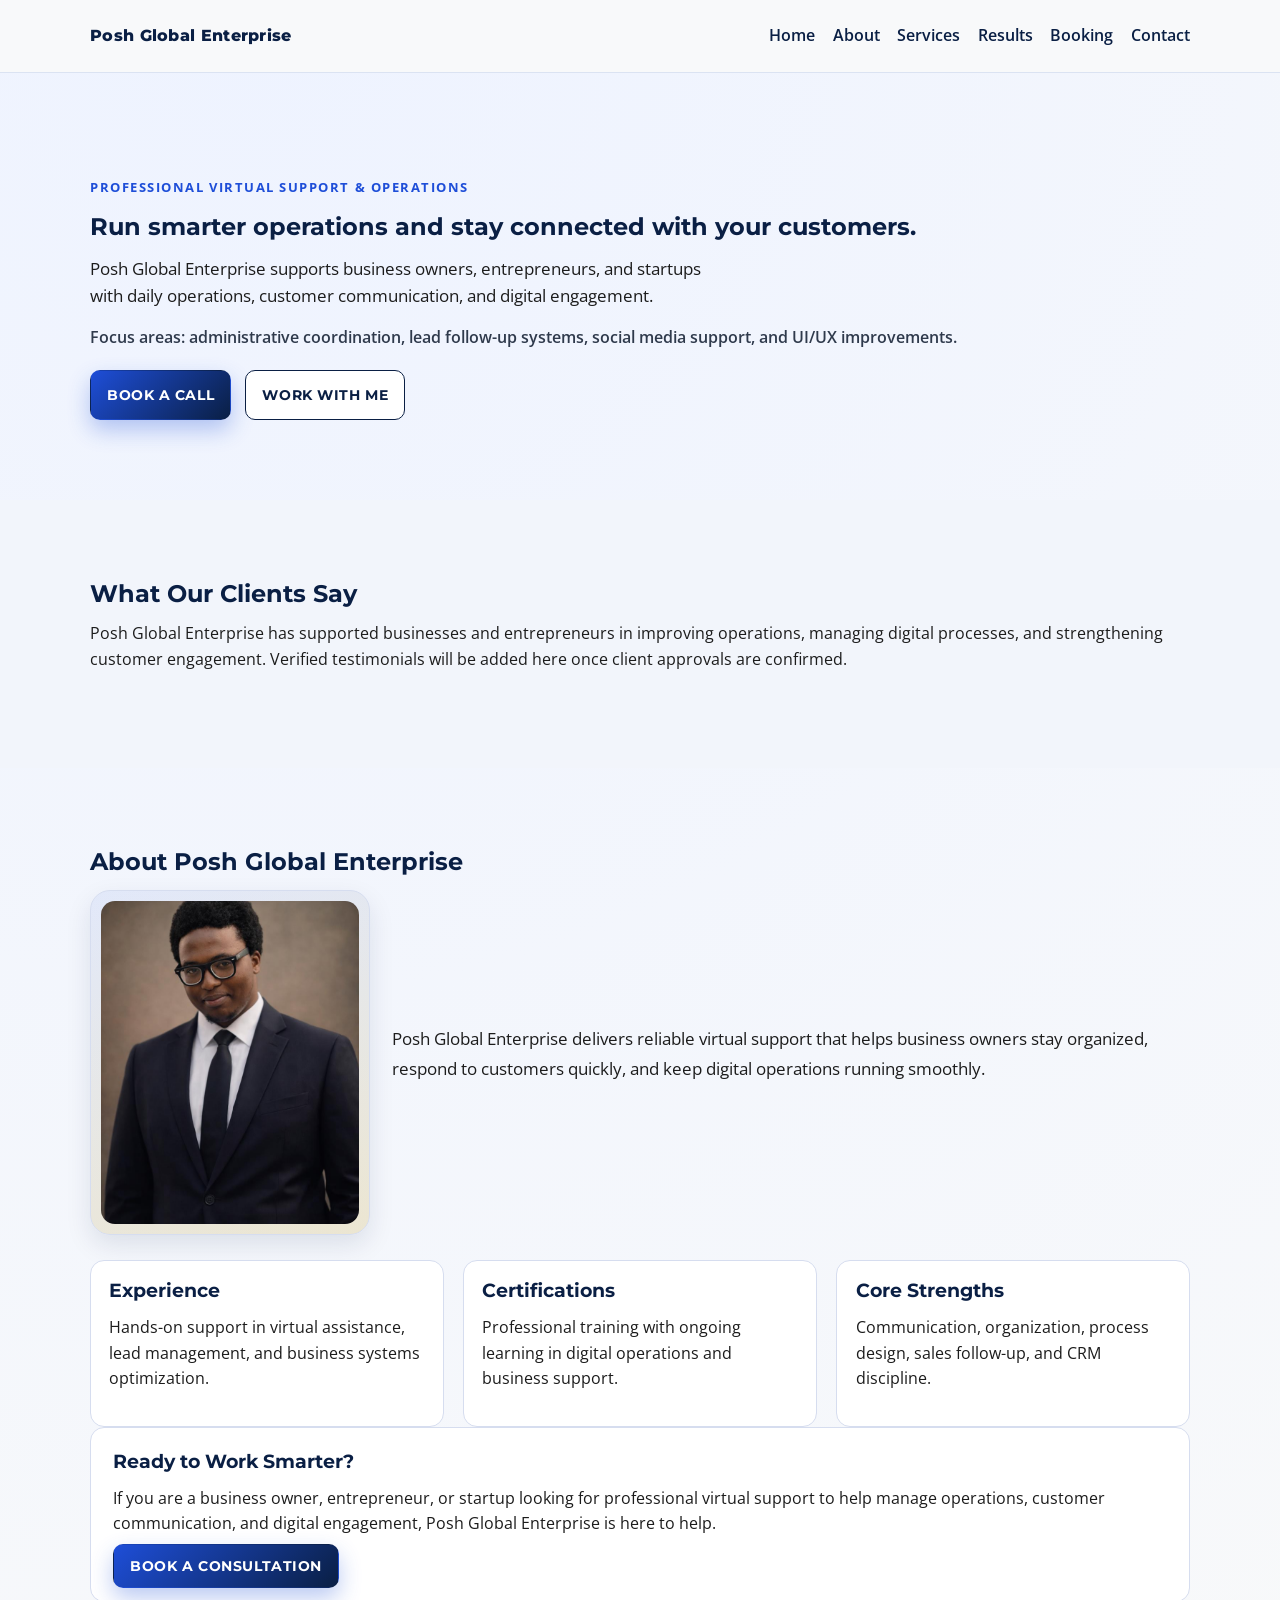
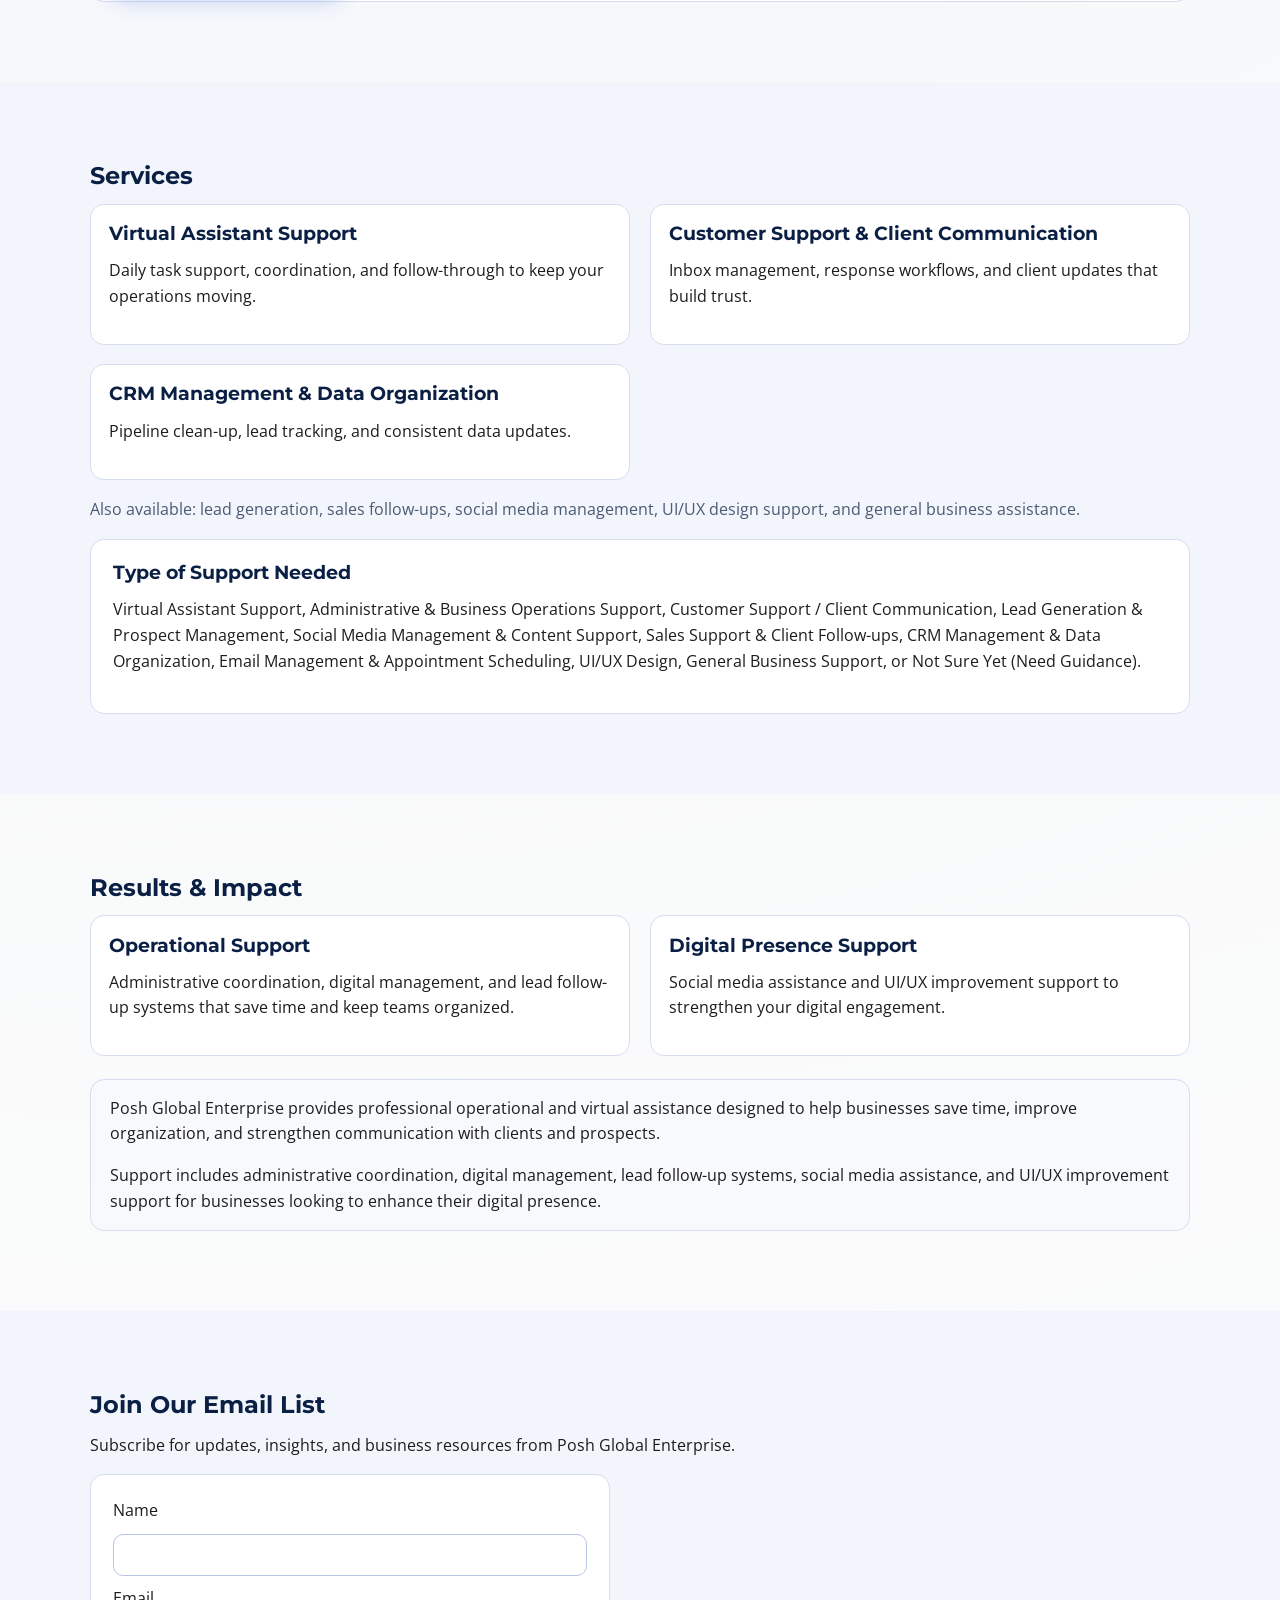
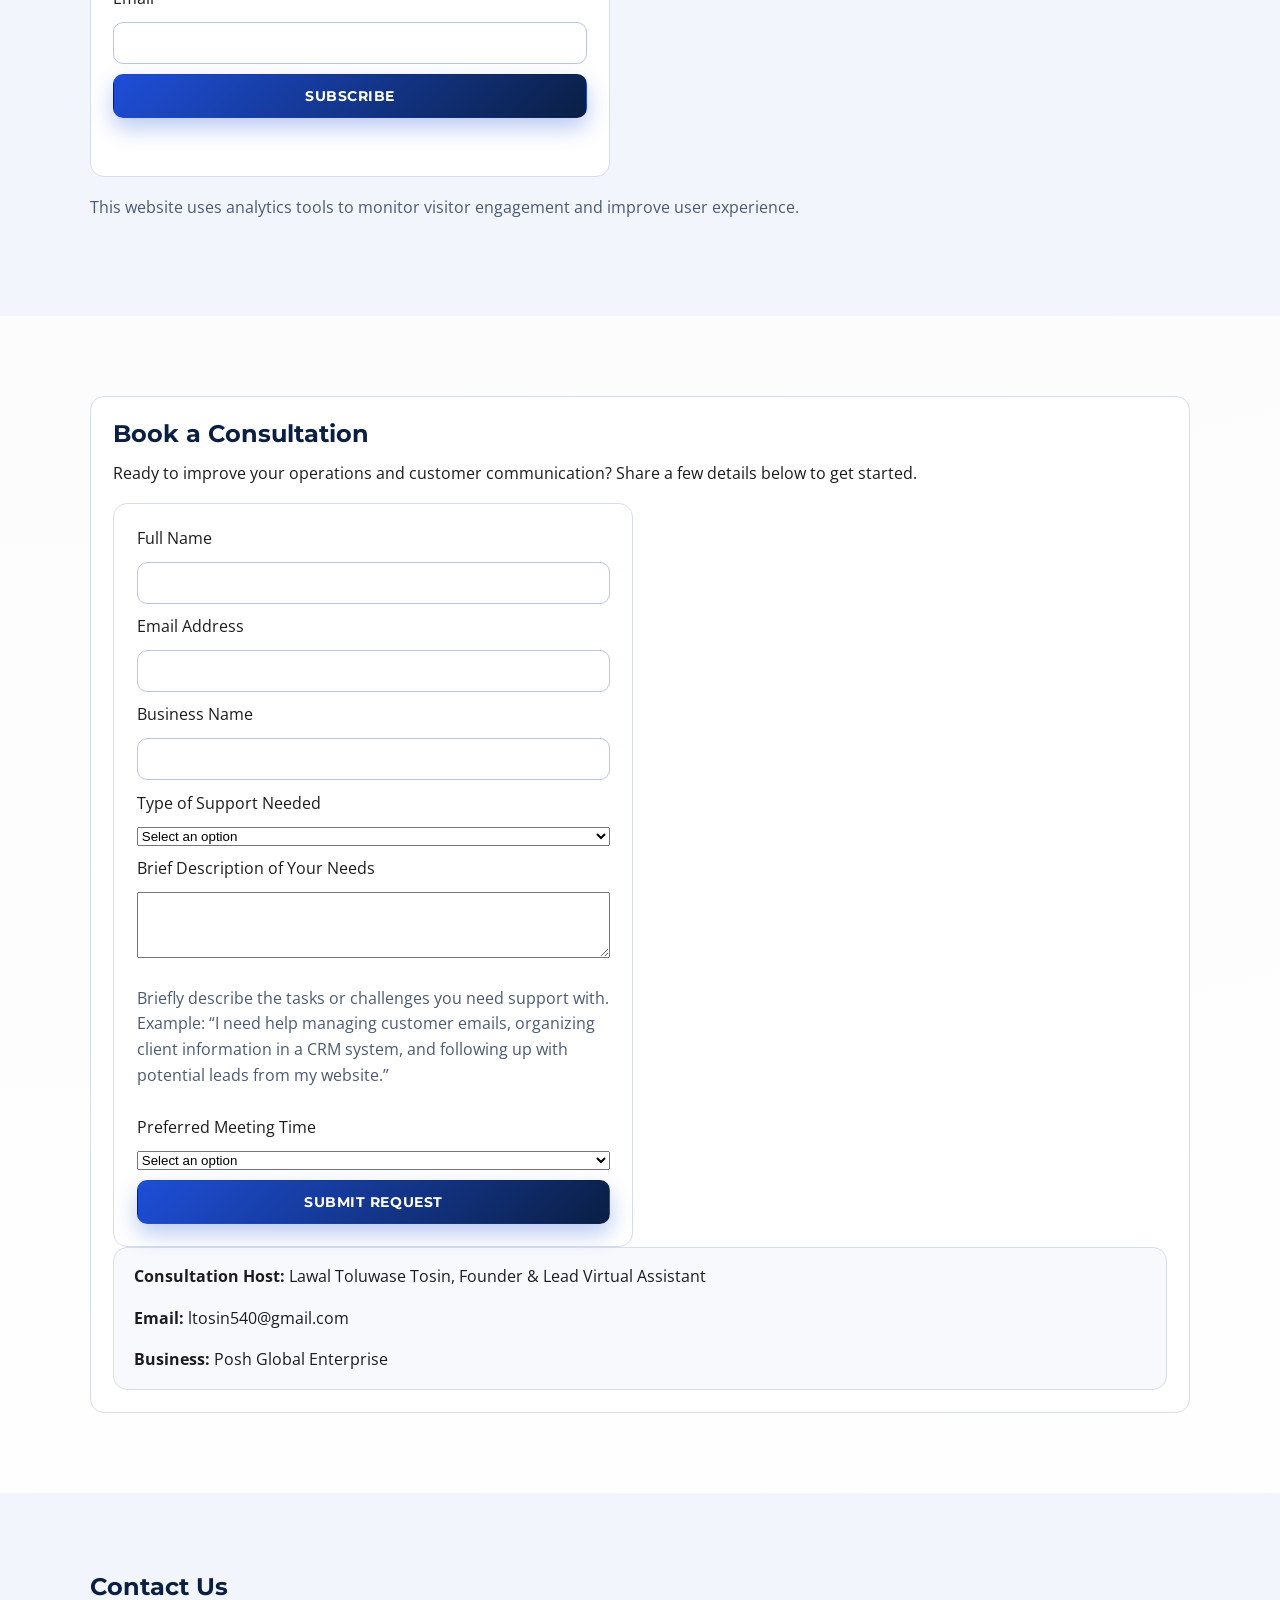
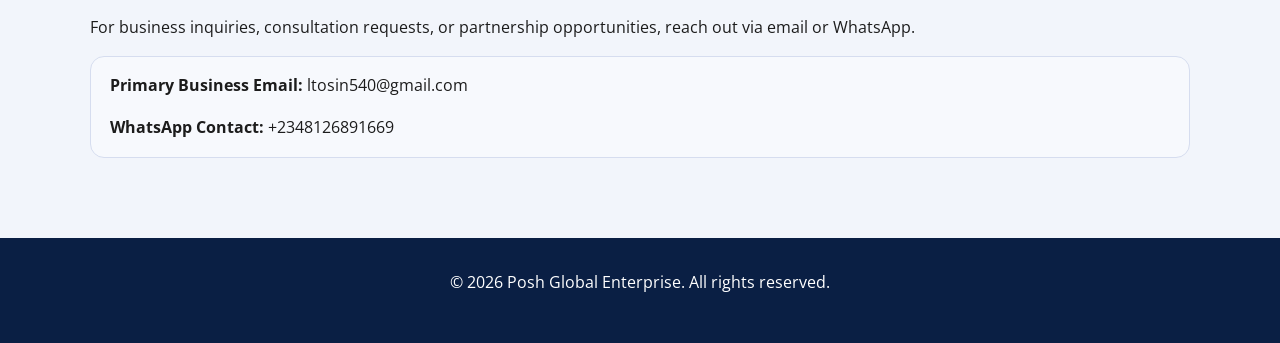
==== index.html @ 8d54e968 "populated index.html" ====
<!DOCTYPE html>
<html lang="en">
<head>
  <meta charset="UTF-8" />
  <meta name="viewport" content="width=device-width, initial-scale=1.0" />
  <title>Posh Global Enterprise | Virtual Support & Operations</title>
  <meta name="description" content="Posh Global Enterprise provides professional virtual support to help businesses manage operations, customer communication, and digital engagement." />
  <link rel="preconnect" href="https://fonts.googleapis.com" />
  <link rel="preconnect" href="https://fonts.gstatic.com" crossorigin />
  <link href="https://fonts.googleapis.com/css2?family=Montserrat:wght@500;600;700;800&family=Open+Sans:wght@400;500;600;700&display=swap" rel="stylesheet" />
  <link rel="stylesheet" href="styles.css" />
</head>
<body>
  <header class="site-header" id="top">
    <div class="container nav-wrap">
      <a class="brand" href="#top">Posh Global Enterprise</a>
      <button class="menu-toggle" aria-expanded="false" aria-controls="site-nav">Menu</button>
      <nav id="site-nav" class="site-nav">
        <a href="#home">Home</a>
        <a href="#about">About</a>
        <a href="#services">Services</a>
        <a href="#results">Results</a>
        <a href="#booking">Booking</a>
        <a href="#contact">Contact</a>
      </nav>
    </div>
  </header>

  <main>
    <section id="home" class="hero section">
      <div class="container hero-grid">
        <div>
          <p class="kicker">Professional Virtual Support & Operations</p>
          <h1>Run smarter operations and stay connected with your customers.</h1>
          <p class="lead">Posh Global Enterprise supports business owners, entrepreneurs, and startups with daily operations, customer communication, and digital engagement.</p>
          <p class="focus-list">Focus areas: administrative coordination, lead follow-up systems, social media support, and UI/UX improvements.</p>
          <div class="hero-actions">
            <a class="btn btn-primary" href="#booking">BOOK A CALL</a>
            <a class="btn btn-ghost" href="#services">WORK WITH ME</a>
          </div>
        </div>
      </div>
    </section>

    <section class="section section-alt">
      <div class="container reveal">
        <h2>What Our Clients Say</h2>
        <p>Posh Global Enterprise has supported businesses and entrepreneurs in improving operations, managing digital processes, and strengthening customer engagement. Verified testimonials will be added here once client approvals are confirmed.</p>
      </div>
    </section>

    <section id="about" class="section">
      <div class="container reveal">
        <h2>About Posh Global Enterprise</h2>
        <div class="about-intro">
          <figure class="profile-photo-wrap">
            <img src="image.jpg" alt="Portrait of Lawal Toluwase Tosin" class="profile-photo" />
          </figure>
          <p>Posh Global Enterprise delivers reliable virtual support that helps business owners stay organized, respond to customers quickly, and keep digital operations running smoothly.</p>
        </div>
        <div class="about-grid">
          <article class="panel">
            <h3>Experience</h3>
            <p>Hands-on support in virtual assistance, lead management, and business systems optimization.</p>
          </article>
          <article class="panel">
            <h3>Certifications</h3>
            <p>Professional training with ongoing learning in digital operations and business support.</p>
          </article>
          <article class="panel">
            <h3>Core Strengths</h3>
            <p>Communication, organization, process design, sales follow-up, and CRM discipline.</p>
          </article>
        </div>
        <div class="pricing reveal">
          <h3>Ready to Work Smarter?</h3>
          <p>If you are a business owner, entrepreneur, or startup looking for professional virtual support to help manage operations, customer communication, and digital engagement, Posh Global Enterprise is here to help.</p>
          <a class="btn btn-primary" href="#booking">BOOK A CONSULTATION</a>
        </div>
      </div>
    </section>

    <section id="services" class="section section-alt">
      <div class="container">
        <h2 class="reveal">Services</h2>
        <div class="cards">
          <article class="card reveal">
            <h3>Virtual Assistant Support</h3>
            <p>Daily task support, coordination, and follow-through to keep your operations moving.</p>
          </article>
          <article class="card reveal">
            <h3>Customer Support & Client Communication</h3>
            <p>Inbox management, response workflows, and client updates that build trust.</p>
          </article>
          <article class="card reveal">
            <h3>CRM Management & Data Organization</h3>
            <p>Pipeline clean-up, lead tracking, and consistent data updates.</p>
          </article>
        </div>
        <p class="muted">Also available: lead generation, sales follow-ups, social media management, UI/UX design support, and general business assistance.</p>
        <div class="pricing reveal">
          <h3>Type of Support Needed</h3>
          <p>Virtual Assistant Support, Administrative & Business Operations Support, Customer Support / Client Communication, Lead Generation & Prospect Management, Social Media Management & Content Support, Sales Support & Client Follow-ups, CRM Management & Data Organization, Email Management & Appointment Scheduling, UI/UX Design, General Business Support, or Not Sure Yet (Need Guidance).</p>
        </div>
      </div>
    </section>

    <section id="results" class="section">
      <div class="container">
        <h2 class="reveal">Results & Impact</h2>
        <div class="cards results-grid">
          <article class="card reveal">
            <h3>Operational Support</h3>
            <p>Administrative coordination, digital management, and lead follow-up systems that save time and keep teams organized.</p>
          </article>
          <article class="card reveal">
            <h3>Digital Presence Support</h3>
            <p>Social media assistance and UI/UX improvement support to strengthen your digital engagement.</p>
          </article>
        </div>
        <div class="results-strip reveal">
          <p>Posh Global Enterprise provides professional operational and virtual assistance designed to help businesses save time, improve organization, and strengthen communication with clients and prospects.</p>
          <p>Support includes administrative coordination, digital management, lead follow-up systems, social media assistance, and UI/UX improvement support for businesses looking to enhance their digital presence.</p>
        </div>
      </div>
    </section>

    <section class="section section-alt">
      <div class="container reveal">
        <h2>Join Our Email List</h2>
        <p>Subscribe for updates, insights, and business resources from Posh Global Enterprise.</p>
        <form id="lead-form" class="lead-form" novalidate data-owner-email="ltosin540@gmail.com">
          <label for="name">Name</label>
          <input id="name" name="name" type="text" required />
          <label for="email">Email</label>
          <input id="email" name="email" type="email" required />
          <button type="submit" class="btn btn-primary">SUBSCRIBE</button>
          <p id="form-message" class="form-message" aria-live="polite"></p>
        </form>
        <p class="muted">This website uses analytics tools to monitor visitor engagement and improve user experience.</p>
      </div>
    </section>

    <section id="booking" class="section">
      <div class="container booking reveal">
        <h2>Book a Consultation</h2>
        <p>Ready to improve your operations and customer communication? Share a few details below to get started.</p>
        <form class="lead-form" novalidate>
          <label for="full-name">Full Name</label>
          <input id="full-name" name="full-name" type="text" required />
          <label for="business-email">Email Address</label>
          <input id="business-email" name="business-email" type="email" required />
          <label for="business-name">Business Name</label>
          <input id="business-name" name="business-name" type="text" />
          <label for="support-type">Type of Support Needed</label>
          <select id="support-type" name="support-type" required>
            <option value="">Select an option</option>
            <option>Virtual Assistant Support</option>
            <option>Administrative & Business Operations Support</option>
            <option>Customer Support / Client Communication</option>
            <option>Lead Generation & Prospect Management</option>
            <option>Social Media Management & Content Support</option>
            <option>Sales Support & Client Follow-ups</option>
            <option>CRM Management & Data Organization</option>
            <option>Email Management & Appointment Scheduling</option>
            <option>UI/UX Design (Website or Product Experience Improvement)</option>
            <option>General Business Support</option>
            <option>Not Sure Yet (Need Guidance)</option>
          </select>
          <label for="needs">Brief Description of Your Needs</label>
          <textarea id="needs" name="needs" rows="4" required></textarea>
          <p class="muted">Briefly describe the tasks or challenges you need support with. Example: “I need help managing customer emails, organizing client information in a CRM system, and following up with potential leads from my website.”</p>
          <label for="meeting-time">Preferred Meeting Time</label>
          <select id="meeting-time" name="meeting-time" required>
            <option value="">Select an option</option>
            <option>Morning (9:00 AM – 11:00 AM)</option>
            <option>Midday (11:00 AM – 1:00 PM)</option>
            <option>Afternoon (1:00 PM – 4:00 PM)</option>
            <option>Evening (4:00 PM – 6:00 PM)</option>
            <option>Flexible / First Available Slot</option>
          </select>
          <button type="submit" class="btn btn-primary">SUBMIT REQUEST</button>
        </form>
        <div class="results-strip">
          <p><strong>Consultation Host:</strong> Lawal Toluwase Tosin, Founder & Lead Virtual Assistant</p>
          <p><strong>Email:</strong> ltosin540@gmail.com</p>
          <p><strong>Business:</strong> Posh Global Enterprise</p>
        </div>
      </div>
    </section>

    <section id="contact" class="section section-alt">
      <div class="container reveal">
        <h2>Contact Us</h2>
        <p>For business inquiries, consultation requests, or partnership opportunities, reach out via email or WhatsApp.</p>
        <div class="results-strip">
          <p><strong>Primary Business Email:</strong> ltosin540@gmail.com</p>
          <p><strong>WhatsApp Contact:</strong> +2348126891669</p>
        </div>
      </div>
    </section>
  </main>

  <footer class="site-footer">
    <div class="container">
      <p>&copy; <span id="year"></span> Posh Global Enterprise. All rights reserved.</p>
    </div>
  </footer>

  <script src="script.js"></script>
</body>
</html>
---- styles.css ----
:root {
  --deep-navy: #0a1f44;
  --royal-blue: #1e4ed8;
  --gold: #c9a227;
  --soft-white: #f8f9fa;
  --charcoal: #1c1c1c;
  --radius: 14px;
  --shadow: 0 10px 26px rgba(10, 31, 68, 0.1);
}

* {
  box-sizing: border-box;
}

html {
  scroll-behavior: smooth;
}

body {
  margin: 0;
  font-family: "Open Sans", sans-serif;
  color: var(--charcoal);
  background: radial-gradient(circle at 20% 0%, #eef3ff 0%, #f8f9fa 38%, #ffffff 100%);
  line-height: 1.6;
}

h1,
h2,
h3 {
  font-family: "Montserrat", sans-serif;
  line-height: 1.2;
  color: var(--deep-navy);
  margin: 0 0 0.8rem;
}

p {
  margin: 0 0 1rem;
}

.container {
  width: min(1100px, 92vw);
  margin: 0 auto;
}

.section {
  padding: 5rem 0;
}

.section-alt {
  background: #f2f5fb;
}

.site-header {
  position: sticky;
  top: 0;
  z-index: 20;
  background: rgba(248, 249, 250, 0.95);
  backdrop-filter: blur(8px);
  border-bottom: 1px solid #dbe3f2;
}

.nav-wrap {
  display: flex;
  justify-content: space-between;
  align-items: center;
  min-height: 72px;
}

.brand {
  font-family: "Montserrat", sans-serif;
  color: var(--deep-navy);
  text-decoration: none;
  font-weight: 800;
  letter-spacing: 0.3px;
}

.site-nav {
  display: flex;
  gap: 1.1rem;
}

.site-nav a {
  color: var(--deep-navy);
  text-decoration: none;
  font-weight: 600;
}

.site-nav a:hover {
  color: var(--royal-blue);
}

.menu-toggle {
  display: none;
  background: var(--deep-navy);
  border: 0;
  color: white;
  padding: 0.5rem 0.75rem;
  border-radius: 10px;
  font-weight: 700;
}

.hero {
  padding-top: 6.5rem;
}

.hero-grid {
  display: grid;
  grid-template-columns: 1fr;
  gap: 2rem;
  align-items: center;
}

.kicker {
  text-transform: uppercase;
  letter-spacing: 0.12em;
  font-weight: 700;
  color: var(--royal-blue);
  font-size: 0.8rem;
}

.lead {
  font-size: 1.06rem;
  max-width: 62ch;
}

.focus-list {
  margin: 0.6rem 0 0;
  font-weight: 600;
  color: #2f3a4c;
}

.hero-card,
.card,
.panel,
.pricing,
.booking,
.lead-form {
  background: white;
  border: 1px solid #d6ddef;
  border-radius: var(--radius);
  box-shadow: none;
}

.hero-card,
.pricing,
.booking,
.lead-form {
  padding: 1.4rem;
}

.hero-card ul {
  padding-left: 1.1rem;
  margin: 0;
}

.hero-actions {
  display: flex;
  gap: 0.9rem;
  flex-wrap: wrap;
  margin-top: 1.2rem;
}

.btn {
  font-family: "Montserrat", sans-serif;
  text-decoration: none;
  padding: 0.8rem 1rem;
  border-radius: 10px;
  font-size: 0.86rem;
  font-weight: 700;
  letter-spacing: 0.04em;
  text-transform: uppercase;
  border: 1px solid transparent;
  transition: transform 200ms ease, box-shadow 200ms ease, background 200ms ease;
}

.btn:hover {
  transform: translateY(-2px);
}

.btn-primary {
  color: white;
  background: linear-gradient(135deg, var(--royal-blue), var(--deep-navy));
  box-shadow: 0 10px 22px rgba(30, 78, 216, 0.3);
}

.btn-ghost {
  color: var(--deep-navy);
  border-color: var(--deep-navy);
  background: white;
}

.about-intro {
  display: grid;
  grid-template-columns: 280px 1fr;
  align-items: center;
  gap: 1.4rem;
  margin-bottom: 1.6rem;
}

.about-intro p {
  font-size: 1.08rem;
  line-height: 1.75;
}

.profile-photo-wrap {
  margin: 0;
  background: linear-gradient(160deg, rgba(30, 78, 216, 0.08), rgba(201, 162, 39, 0.2));
  border: 1px solid #d6ddef;
  border-radius: calc(var(--radius) + 6px);
  padding: 0.6rem;
  box-shadow: var(--shadow);
}

.profile-photo {
  display: block;
  width: 100%;
  aspect-ratio: 4 / 5;
  object-fit: cover;
  border-radius: var(--radius);
}

.cards,
.about-grid {
  display: grid;
  grid-template-columns: repeat(2, 1fr);
  gap: 1.2rem;
}

.about-grid {
  grid-template-columns: repeat(3, 1fr);
}

.card,
.panel {
  padding: 1.15rem;
}

.lead-form {
  display: grid;
  gap: 0.65rem;
  max-width: 520px;
}

.lead-form input {
  border: 1px solid #b8c5e3;
  border-radius: 10px;
  padding: 0.68rem 0.75rem;
  font-size: 1rem;
}

.muted {
  margin-top: 1.1rem;
  color: #4b5a73;
}

.results-grid {
  margin-bottom: 1.4rem;
}

.results-strip {
  padding: 1rem 1.2rem;
  border-radius: var(--radius);
  background: #f7f9fd;
  border: 1px solid #d6ddef;
}

.results-strip p:last-child {
  margin-bottom: 0;
}

.form-message {
  min-height: 1.3rem;
  margin: 0.3rem 0 0;
  font-weight: 600;
}

.form-message.ok {
  color: #12632f;
}

.form-message.error {
  color: #af2f1f;
}

.site-footer {
  padding: 2rem 0;
  text-align: center;
  background: var(--deep-navy);
  color: white;
}

.reveal {
  opacity: 0;
  transform: translateY(18px);
  transition: opacity 400ms ease, transform 400ms ease;
}

.reveal.visible {
  opacity: 1;
  transform: translateY(0);
}

@media (max-width: 960px) {
  .hero-grid,
  .cards,
  .about-grid {
    grid-template-columns: 1fr 1fr;
  }

  .about-intro {
    grid-template-columns: 220px 1fr;
  }
}

@media (max-width: 760px) {
  .menu-toggle {
    display: block;
  }

  .site-nav {
    position: absolute;
    top: 72px;
    left: 0;
    right: 0;
    background: white;
    border-bottom: 1px solid #dce4f3;
    display: none;
    flex-direction: column;
    padding: 1rem 4vw;
  }

  .site-nav.open {
    display: flex;
  }

  .hero-grid,
  .cards,
  .about-grid,
  .about-intro {
    grid-template-columns: 1fr;
  }

  .profile-photo-wrap {
    max-width: 330px;
    width: 100%;
    margin: 0 auto;
  }

  .section {
    padding: 4rem 0;
  }
}
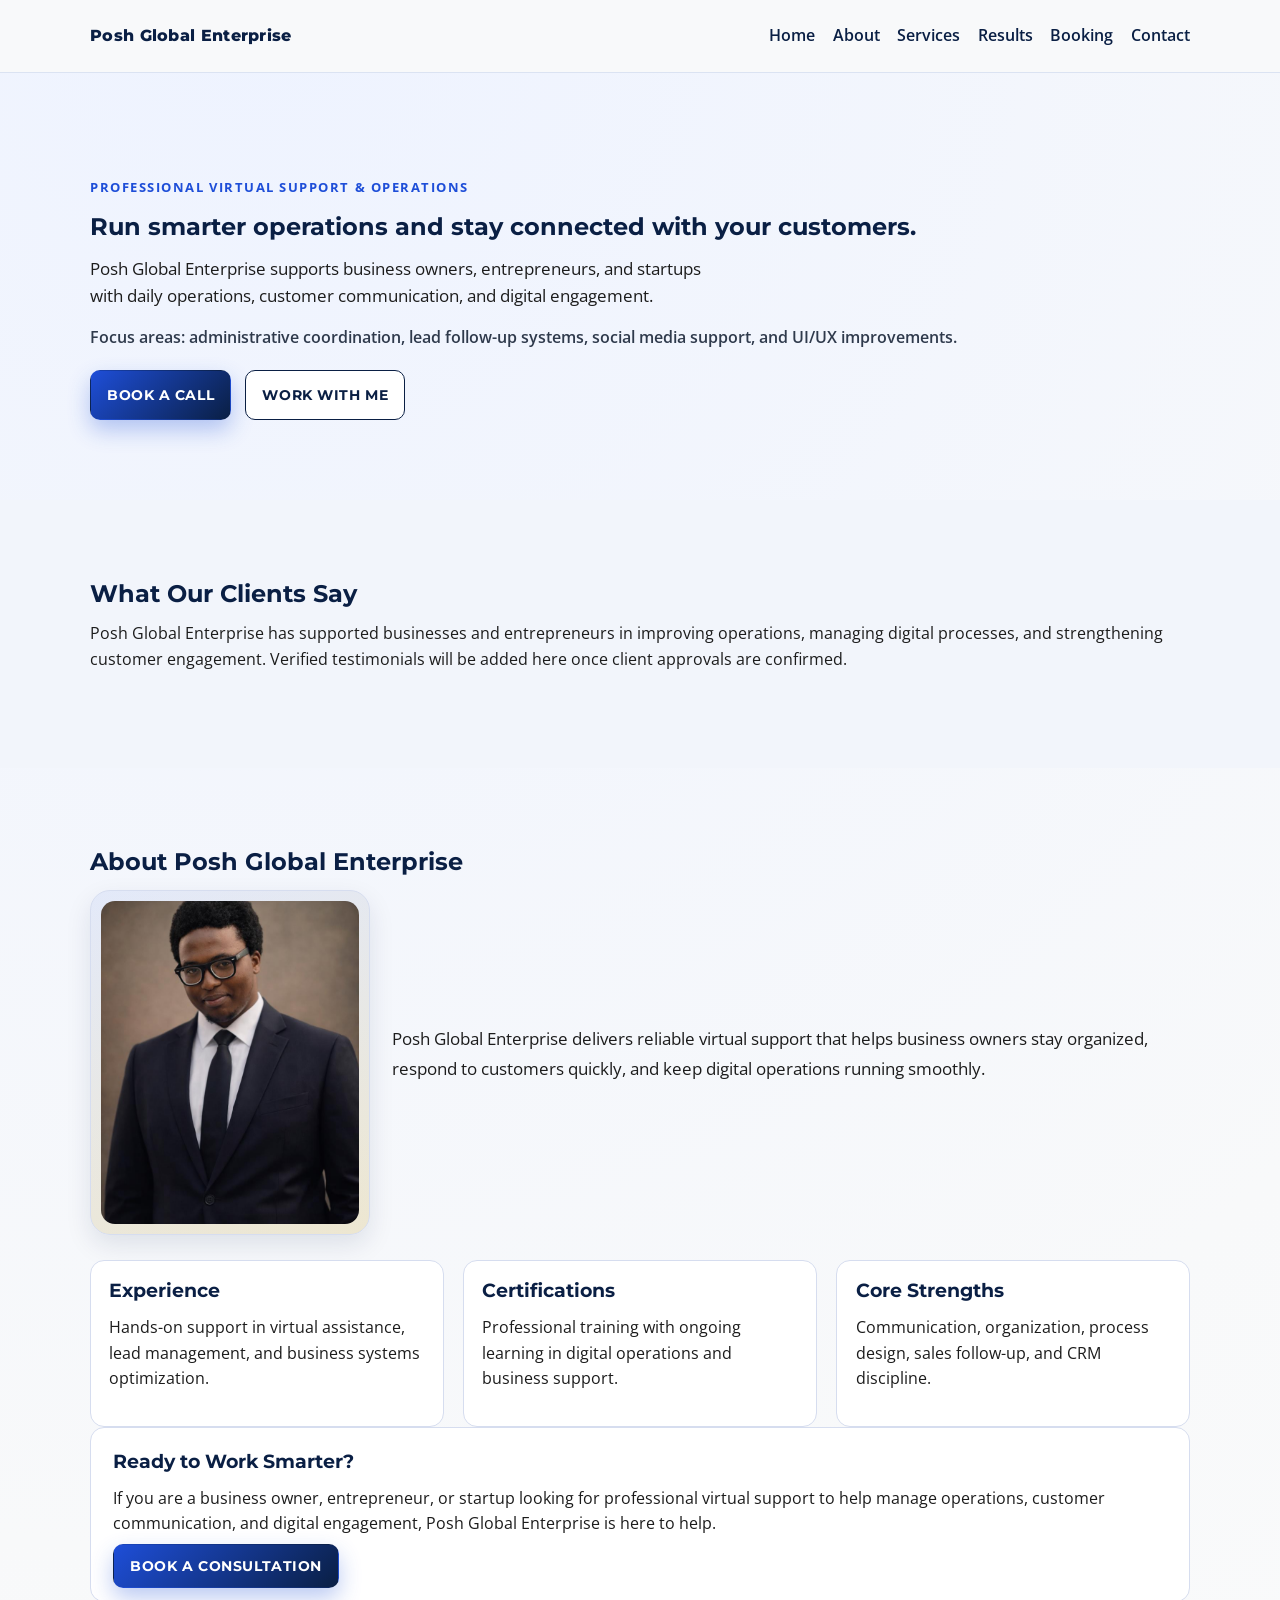
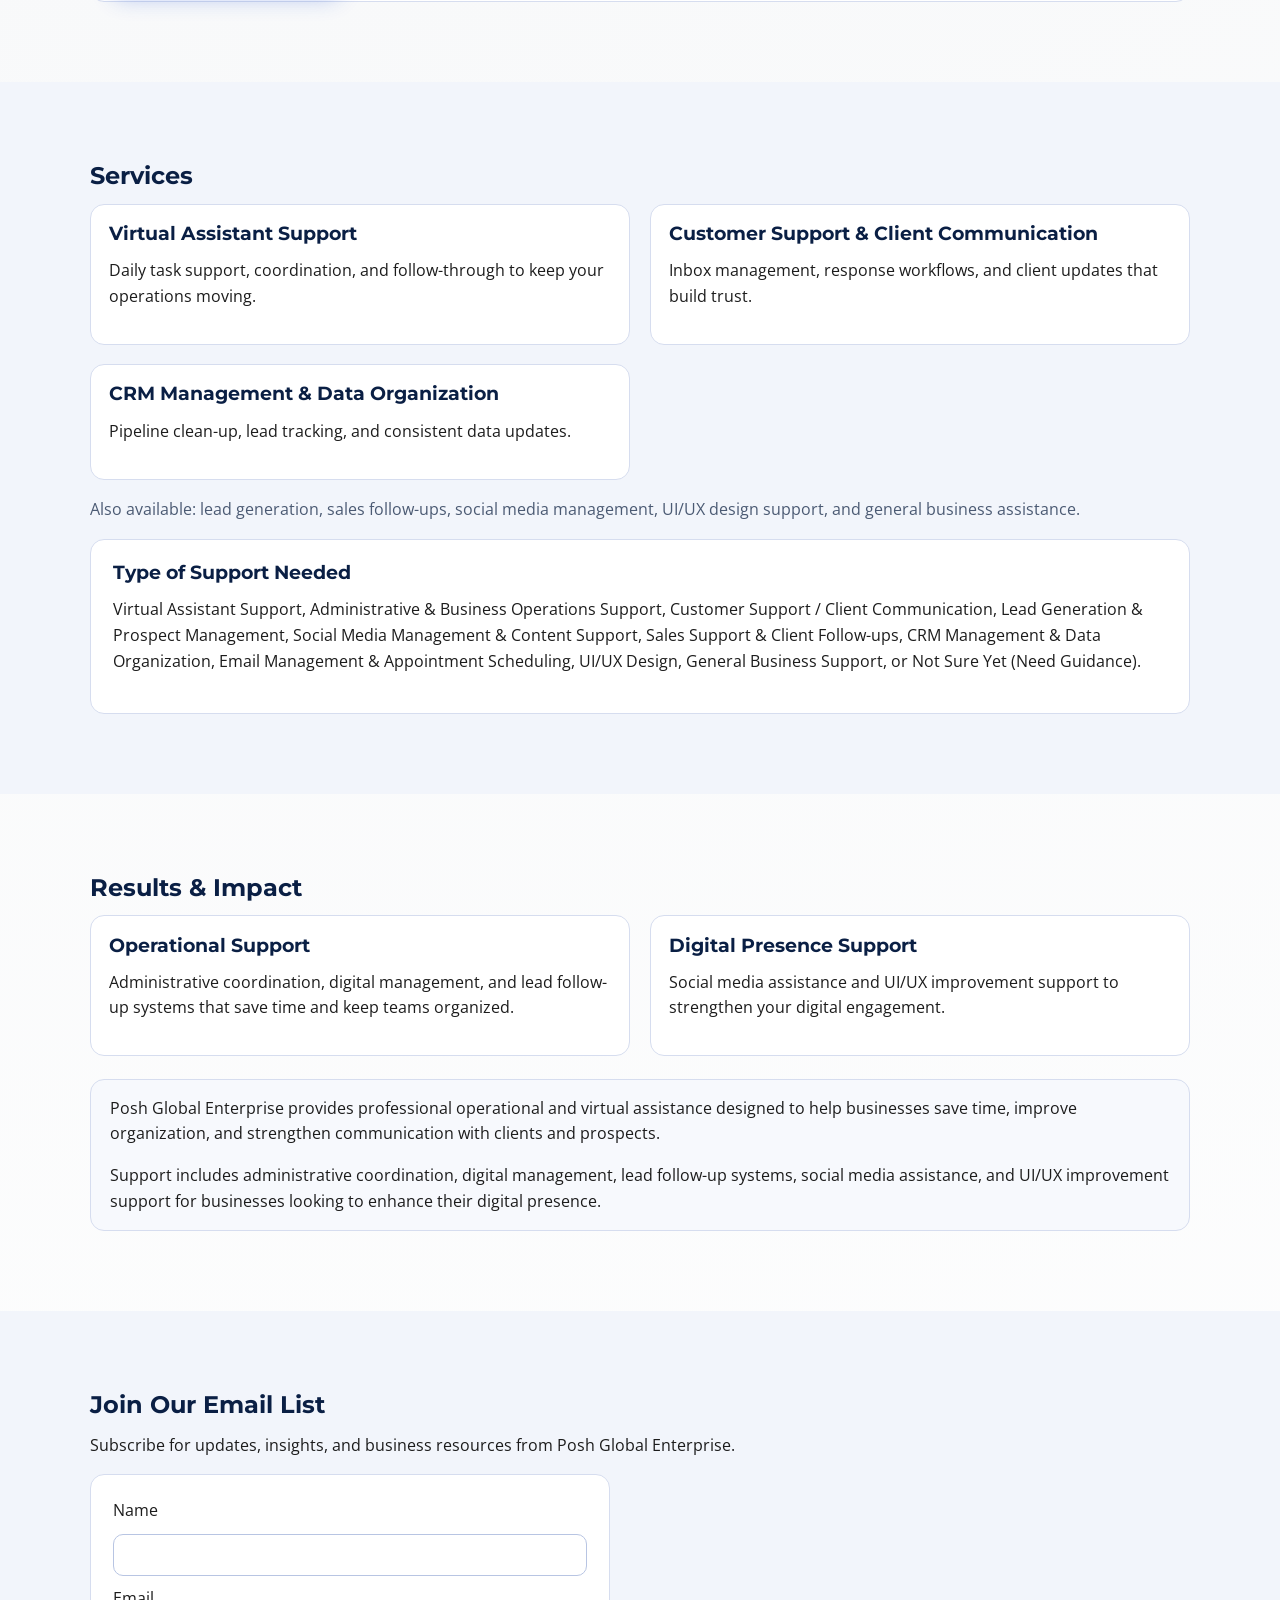
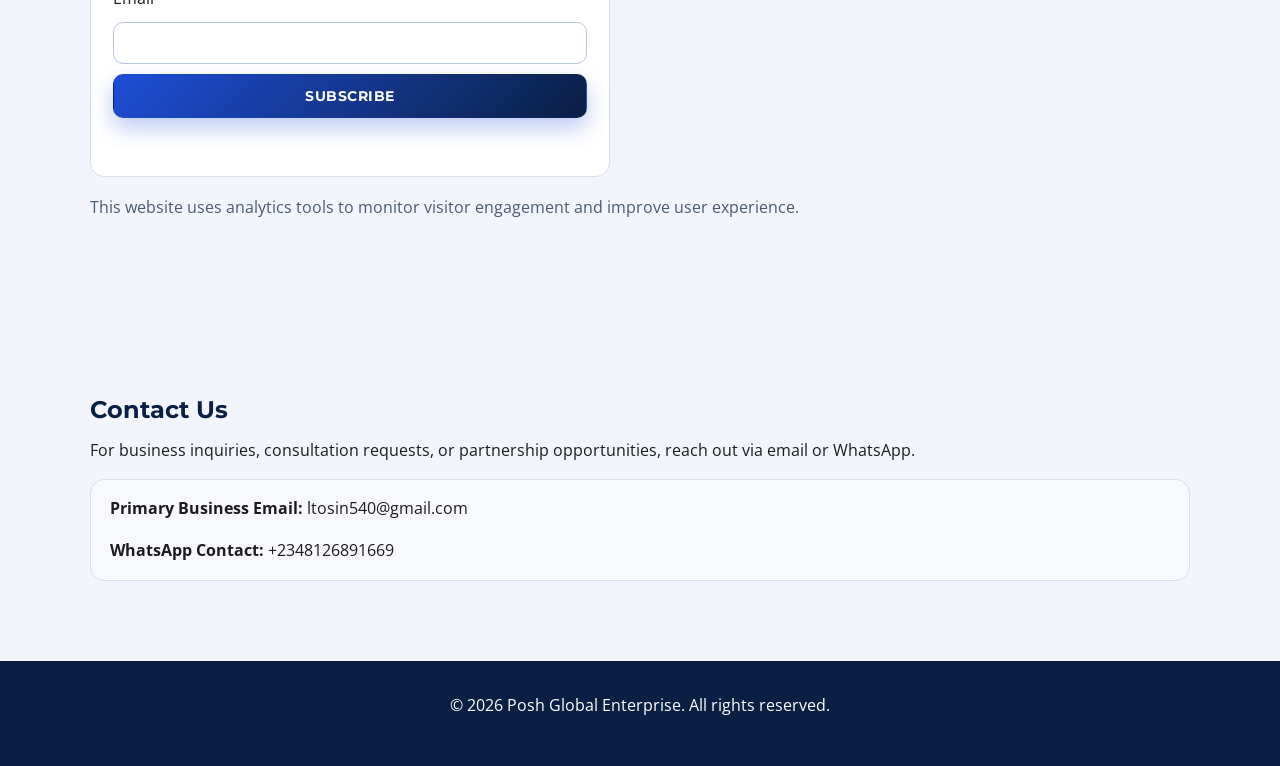
==== commit 54af34b4: "move booking to booking.html" ====
--- a/index.html
+++ b/index.html
@@ -20,7 +20,7 @@
         <a href="#about">About</a>
         <a href="#services">Services</a>
         <a href="#results">Results</a>
-        <a href="#booking">Booking</a>
+        <a href="booking.html">Booking</a>
         <a href="#contact">Contact</a>
       </nav>
     </div>
@@ -35,7 +35,7 @@
           <p class="lead">Posh Global Enterprise supports business owners, entrepreneurs, and startups with daily operations, customer communication, and digital engagement.</p>
           <p class="focus-list">Focus areas: administrative coordination, lead follow-up systems, social media support, and UI/UX improvements.</p>
           <div class="hero-actions">
-            <a class="btn btn-primary" href="#booking">BOOK A CALL</a>
+            <a class="btn btn-primary" href="booking.html">BOOK A CALL</a>
             <a class="btn btn-ghost" href="#services">WORK WITH ME</a>
           </div>
         </div>
@@ -75,7 +75,7 @@
         <div class="pricing reveal">
           <h3>Ready to Work Smarter?</h3>
           <p>If you are a business owner, entrepreneur, or startup looking for professional virtual support to help manage operations, customer communication, and digital engagement, Posh Global Enterprise is here to help.</p>
-          <a class="btn btn-primary" href="#booking">BOOK A CONSULTATION</a>
+          <a class="btn btn-primary" href="booking.html">BOOK A CONSULTATION</a>
         </div>
       </div>
     </section>
@@ -141,53 +141,6 @@
       </div>
     </section>
 
-    <section id="booking" class="section">
-      <div class="container booking reveal">
-        <h2>Book a Consultation</h2>
-        <p>Ready to improve your operations and customer communication? Share a few details below to get started.</p>
-        <form class="lead-form" novalidate>
-          <label for="full-name">Full Name</label>
-          <input id="full-name" name="full-name" type="text" required />
-          <label for="business-email">Email Address</label>
-          <input id="business-email" name="business-email" type="email" required />
-          <label for="business-name">Business Name</label>
-          <input id="business-name" name="business-name" type="text" />
-          <label for="support-type">Type of Support Needed</label>
-          <select id="support-type" name="support-type" required>
-            <option value="">Select an option</option>
-            <option>Virtual Assistant Support</option>
-            <option>Administrative & Business Operations Support</option>
-            <option>Customer Support / Client Communication</option>
-            <option>Lead Generation & Prospect Management</option>
-            <option>Social Media Management & Content Support</option>
-            <option>Sales Support & Client Follow-ups</option>
-            <option>CRM Management & Data Organization</option>
-            <option>Email Management & Appointment Scheduling</option>
-            <option>UI/UX Design (Website or Product Experience Improvement)</option>
-            <option>General Business Support</option>
-            <option>Not Sure Yet (Need Guidance)</option>
-          </select>
-          <label for="needs">Brief Description of Your Needs</label>
-          <textarea id="needs" name="needs" rows="4" required></textarea>
-          <p class="muted">Briefly describe the tasks or challenges you need support with. Example: “I need help managing customer emails, organizing client information in a CRM system, and following up with potential leads from my website.”</p>
-          <label for="meeting-time">Preferred Meeting Time</label>
-          <select id="meeting-time" name="meeting-time" required>
-            <option value="">Select an option</option>
-            <option>Morning (9:00 AM – 11:00 AM)</option>
-            <option>Midday (11:00 AM – 1:00 PM)</option>
-            <option>Afternoon (1:00 PM – 4:00 PM)</option>
-            <option>Evening (4:00 PM – 6:00 PM)</option>
-            <option>Flexible / First Available Slot</option>
-          </select>
-          <button type="submit" class="btn btn-primary">SUBMIT REQUEST</button>
-        </form>
-        <div class="results-strip">
-          <p><strong>Consultation Host:</strong> Lawal Toluwase Tosin, Founder & Lead Virtual Assistant</p>
-          <p><strong>Email:</strong> ltosin540@gmail.com</p>
-          <p><strong>Business:</strong> Posh Global Enterprise</p>
-        </div>
-      </div>
-    </section>
 
     <section id="contact" class="section section-alt">
       <div class="container reveal">
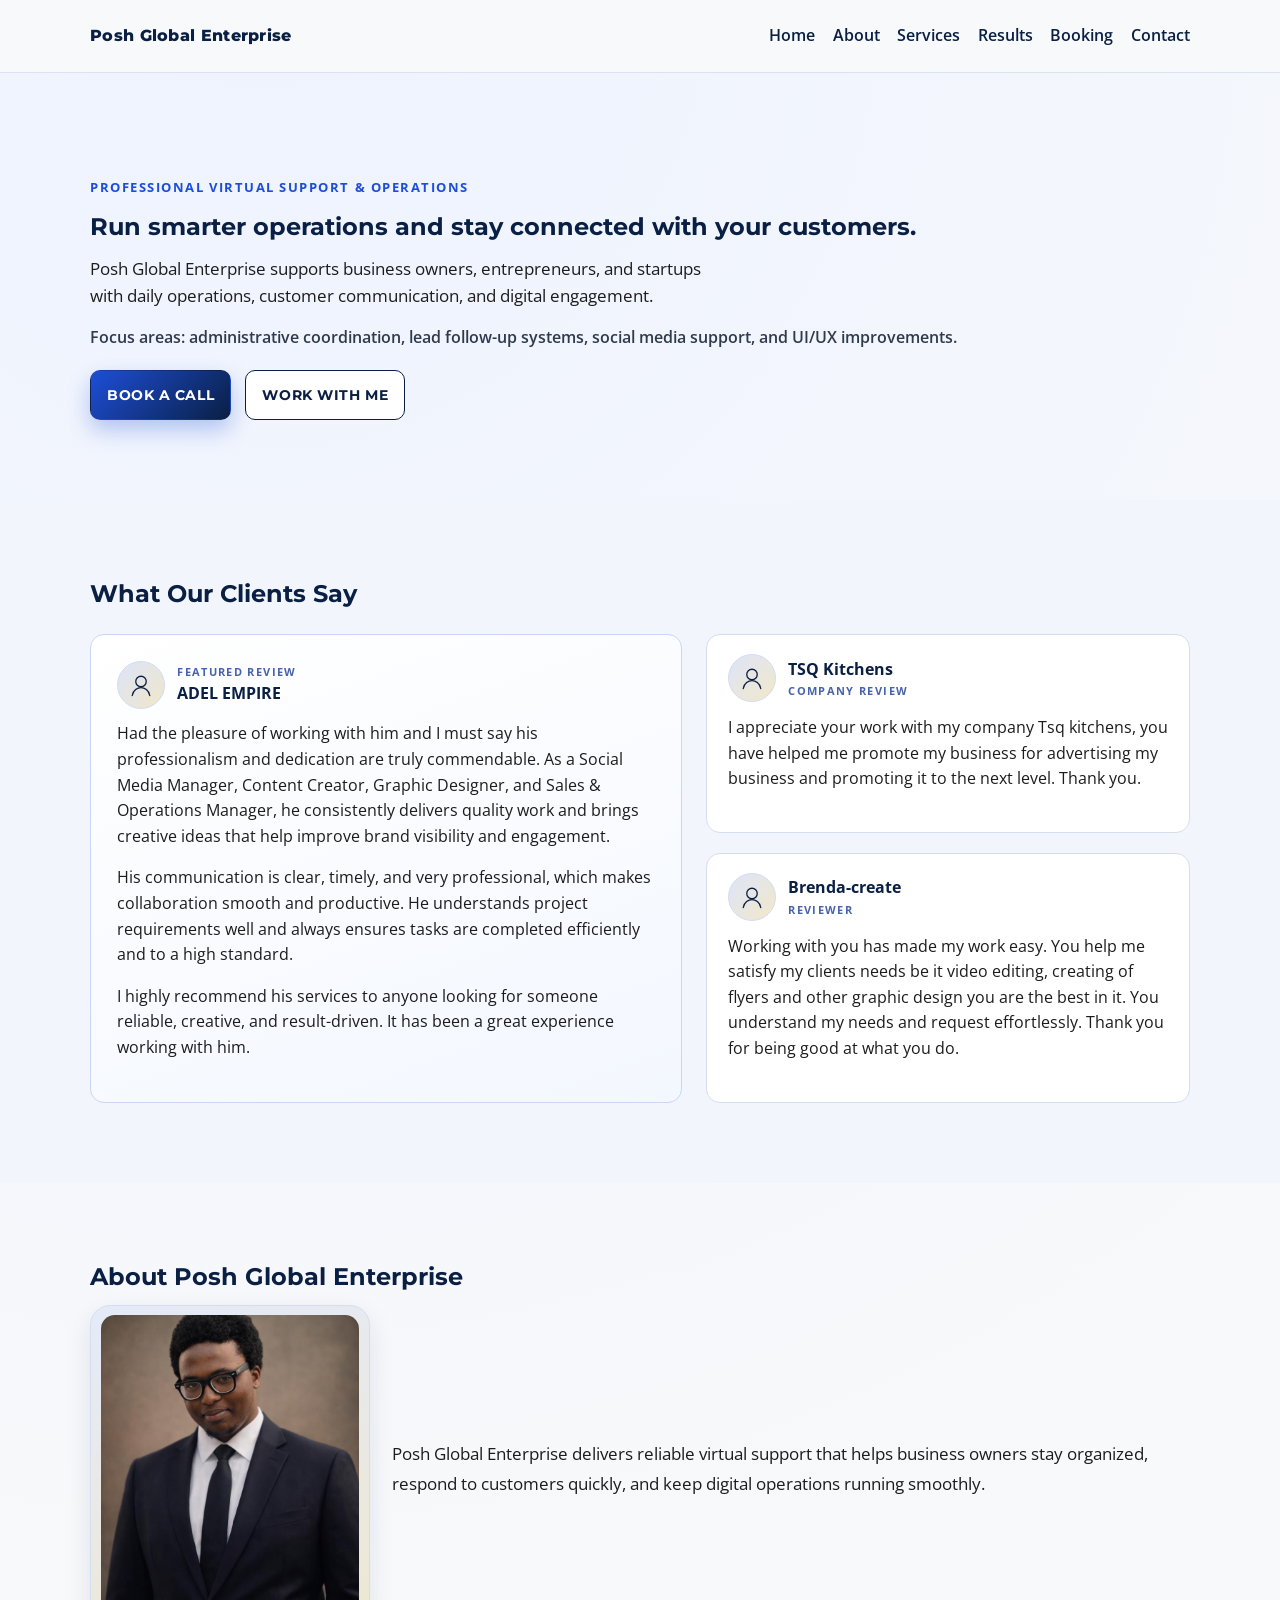
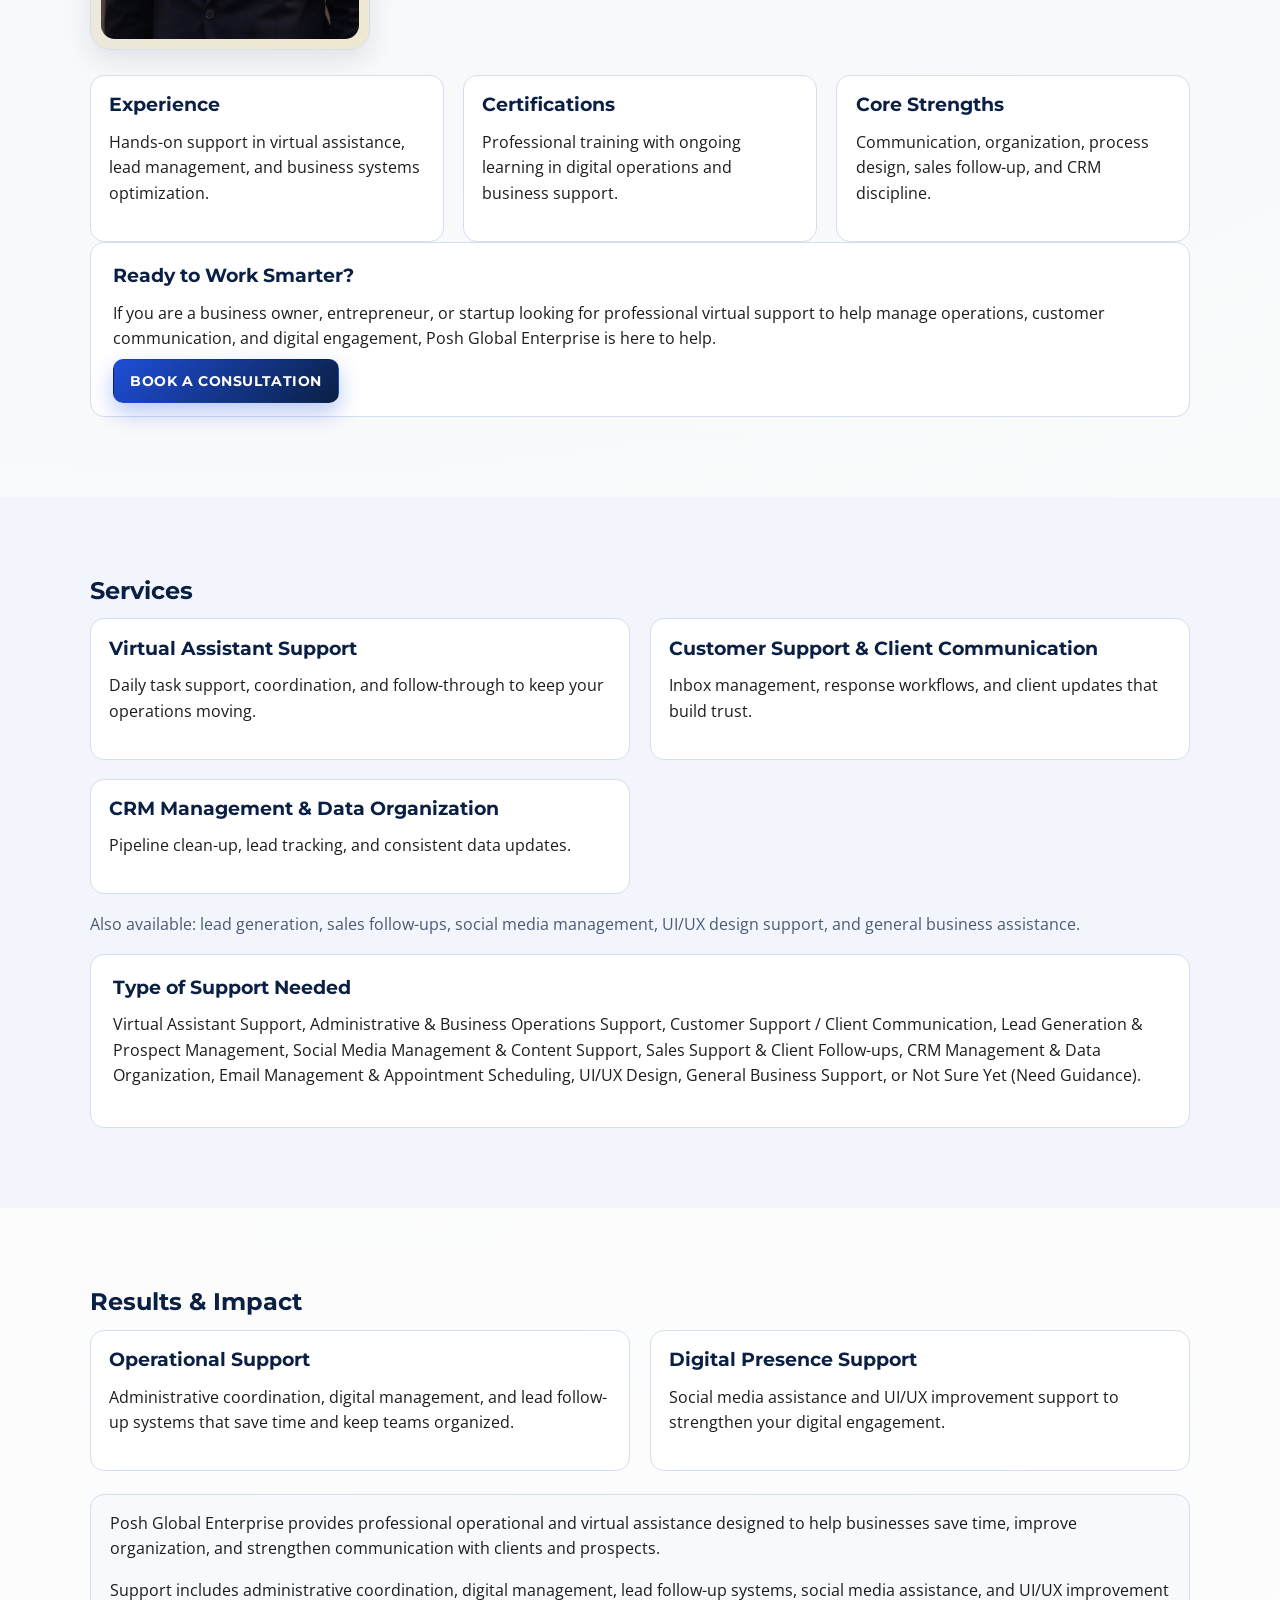
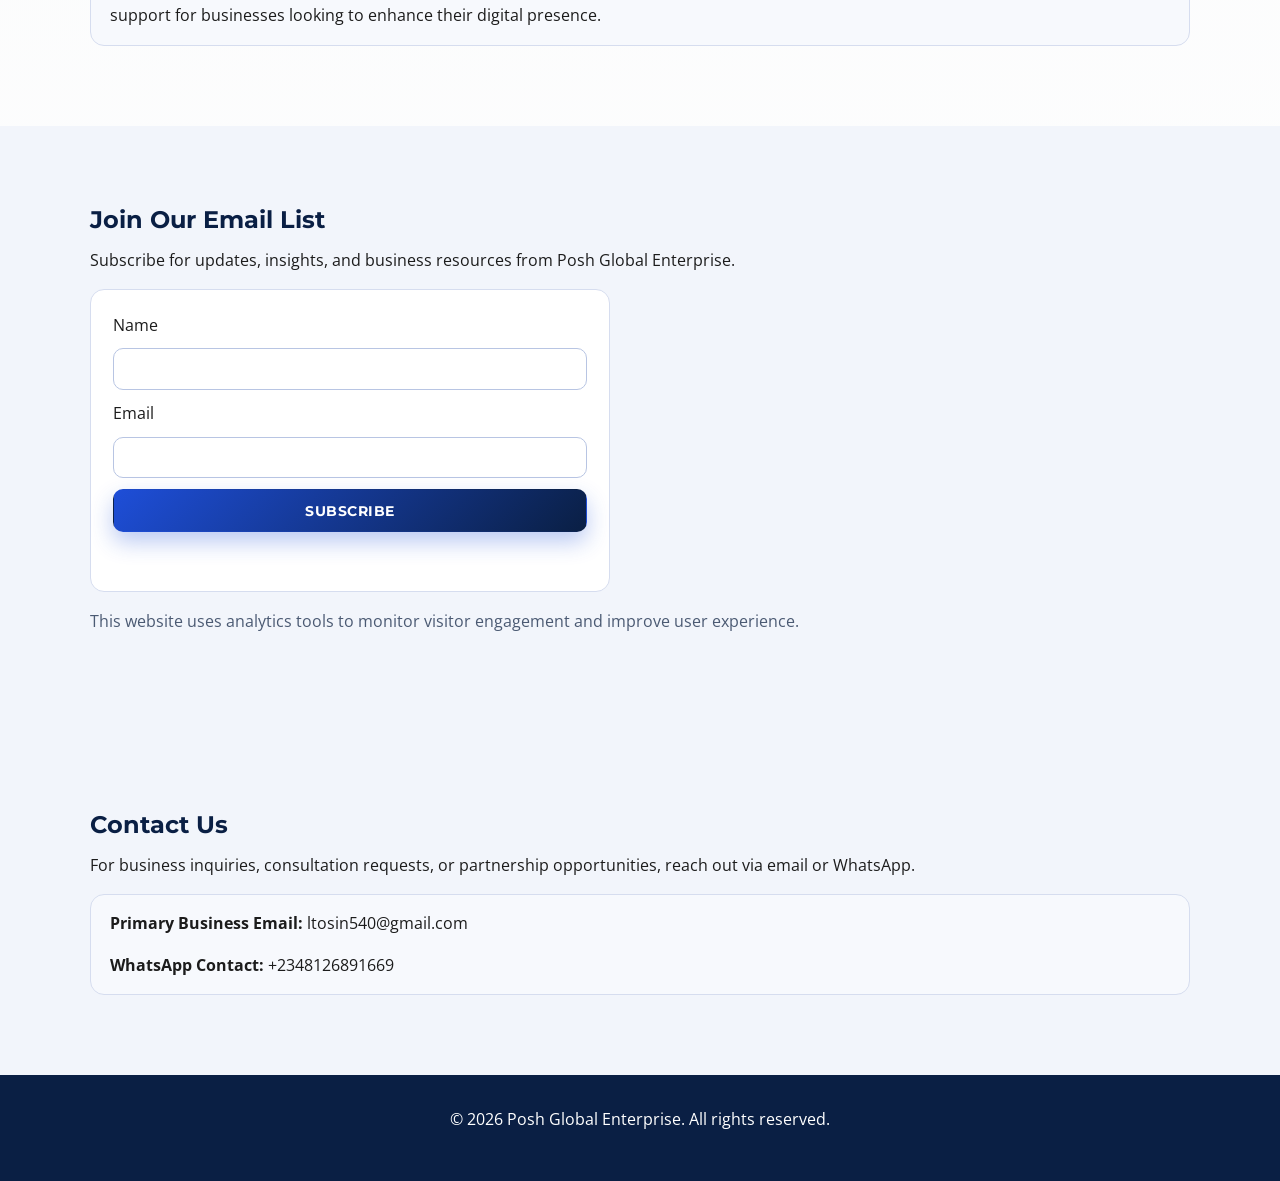
==== commit 04cc958e: "added customer review" ====
--- a/index.html
+++ b/index.html
@@ -45,7 +45,57 @@
     <section class="section section-alt">
       <div class="container reveal">
         <h2>What Our Clients Say</h2>
-        <p>Posh Global Enterprise has supported businesses and entrepreneurs in improving operations, managing digital processes, and strengthening customer engagement. Verified testimonials will be added here once client approvals are confirmed.</p>
+        <div class="testimonial-layout">
+          <article class="card testimonial-feature">
+            <div class="testimonial-head">
+              <span class="avatar" aria-hidden="true">
+                <svg viewBox="0 0 64 64" role="img" focusable="false">
+                  <circle cx="32" cy="24" r="12"></circle>
+                  <path d="M12 56c2-12 12-18 20-18s18 6 20 18"></path>
+                </svg>
+              </span>
+              <div>
+                <p class="eyebrow">Featured Review</p>
+                <p class="name">ADEL EMPIRE</p>
+              </div>
+            </div>
+            <p>Had the pleasure of working with him and I must say his professionalism and dedication are truly commendable. As a Social Media Manager, Content Creator, Graphic Designer, and Sales & Operations Manager, he consistently delivers quality work and brings creative ideas that help improve brand visibility and engagement.</p>
+            <p>His communication is clear, timely, and very professional, which makes collaboration smooth and productive. He understands project requirements well and always ensures tasks are completed efficiently and to a high standard.</p>
+            <p>I highly recommend his services to anyone looking for someone reliable, creative, and result-driven. It has been a great experience working with him.</p>
+          </article>
+          <div class="testimonial-grid">
+            <article class="card testimonial-card">
+              <div class="testimonial-head">
+                <span class="avatar" aria-hidden="true">
+                  <svg viewBox="0 0 64 64" role="img" focusable="false">
+                    <circle cx="32" cy="24" r="12"></circle>
+                    <path d="M12 56c2-12 12-18 20-18s18 6 20 18"></path>
+                  </svg>
+                </span>
+                <div>
+                  <p class="name">TSQ Kitchens</p>
+                  <p class="eyebrow">Company Review</p>
+                </div>
+              </div>
+              <p>I appreciate your work with my company Tsq kitchens, you have helped me promote my business for advertising my business and promoting it to the next level. Thank you.</p>
+            </article>
+            <article class="card testimonial-card">
+              <div class="testimonial-head">
+                <span class="avatar" aria-hidden="true">
+                  <svg viewBox="0 0 64 64" role="img" focusable="false">
+                    <circle cx="32" cy="24" r="12"></circle>
+                    <path d="M12 56c2-12 12-18 20-18s18 6 20 18"></path>
+                  </svg>
+                </span>
+                <div>
+                  <p class="name">Brenda-create</p>
+                  <p class="eyebrow">Reviewer</p>
+                </div>
+              </div>
+              <p>Working with you has made my work easy. You help me satisfy my clients needs be it video editing, creating of flyers and other graphic design you are the best in it. You understand my needs and request effortlessly. Thank you for being good at what you do.</p>
+            </article>
+          </div>
+        </div>
       </div>
     </section>
 
--- a/styles.css
+++ b/styles.css
@@ -257,6 +257,69 @@
   margin-bottom: 1.4rem;
 }
 
+.testimonial-layout {
+  display: grid;
+  grid-template-columns: 1.1fr 0.9fr;
+  gap: 1.5rem;
+  margin-top: 1.6rem;
+}
+
+.testimonial-feature {
+  padding: 1.6rem;
+  background: linear-gradient(160deg, #ffffff 0%, #f3f7ff 100%);
+  border: 1px solid #c9d6f5;
+}
+
+.testimonial-grid {
+  display: grid;
+  gap: 1.2rem;
+}
+
+.testimonial-card {
+  padding: 1.2rem 1.3rem;
+}
+
+.testimonial-head {
+  display: flex;
+  align-items: center;
+  gap: 0.8rem;
+  margin-bottom: 0.8rem;
+}
+
+.avatar {
+  width: 48px;
+  height: 48px;
+  border-radius: 50%;
+  display: grid;
+  place-items: center;
+  background: linear-gradient(135deg, rgba(30, 78, 216, 0.15), rgba(201, 162, 39, 0.25));
+  border: 1px solid #d3dcf5;
+}
+
+.avatar svg {
+  width: 28px;
+  height: 28px;
+  fill: none;
+  stroke: var(--deep-navy);
+  stroke-width: 3;
+  stroke-linecap: round;
+}
+
+.name {
+  font-weight: 700;
+  color: var(--deep-navy);
+  margin: 0;
+}
+
+.eyebrow {
+  margin: 0;
+  text-transform: uppercase;
+  letter-spacing: 0.12em;
+  font-size: 0.7rem;
+  font-weight: 700;
+  color: #4863a9;
+}
+
 .results-strip {
   padding: 1rem 1.2rem;
   border-radius: var(--radius);
@@ -303,7 +366,8 @@
 @media (max-width: 960px) {
   .hero-grid,
   .cards,
-  .about-grid {
+  .about-grid,
+  .testimonial-layout {
     grid-template-columns: 1fr 1fr;
   }
 
@@ -336,7 +400,8 @@
   .hero-grid,
   .cards,
   .about-grid,
-  .about-intro {
+  .about-intro,
+  .testimonial-layout {
     grid-template-columns: 1fr;
   }
 
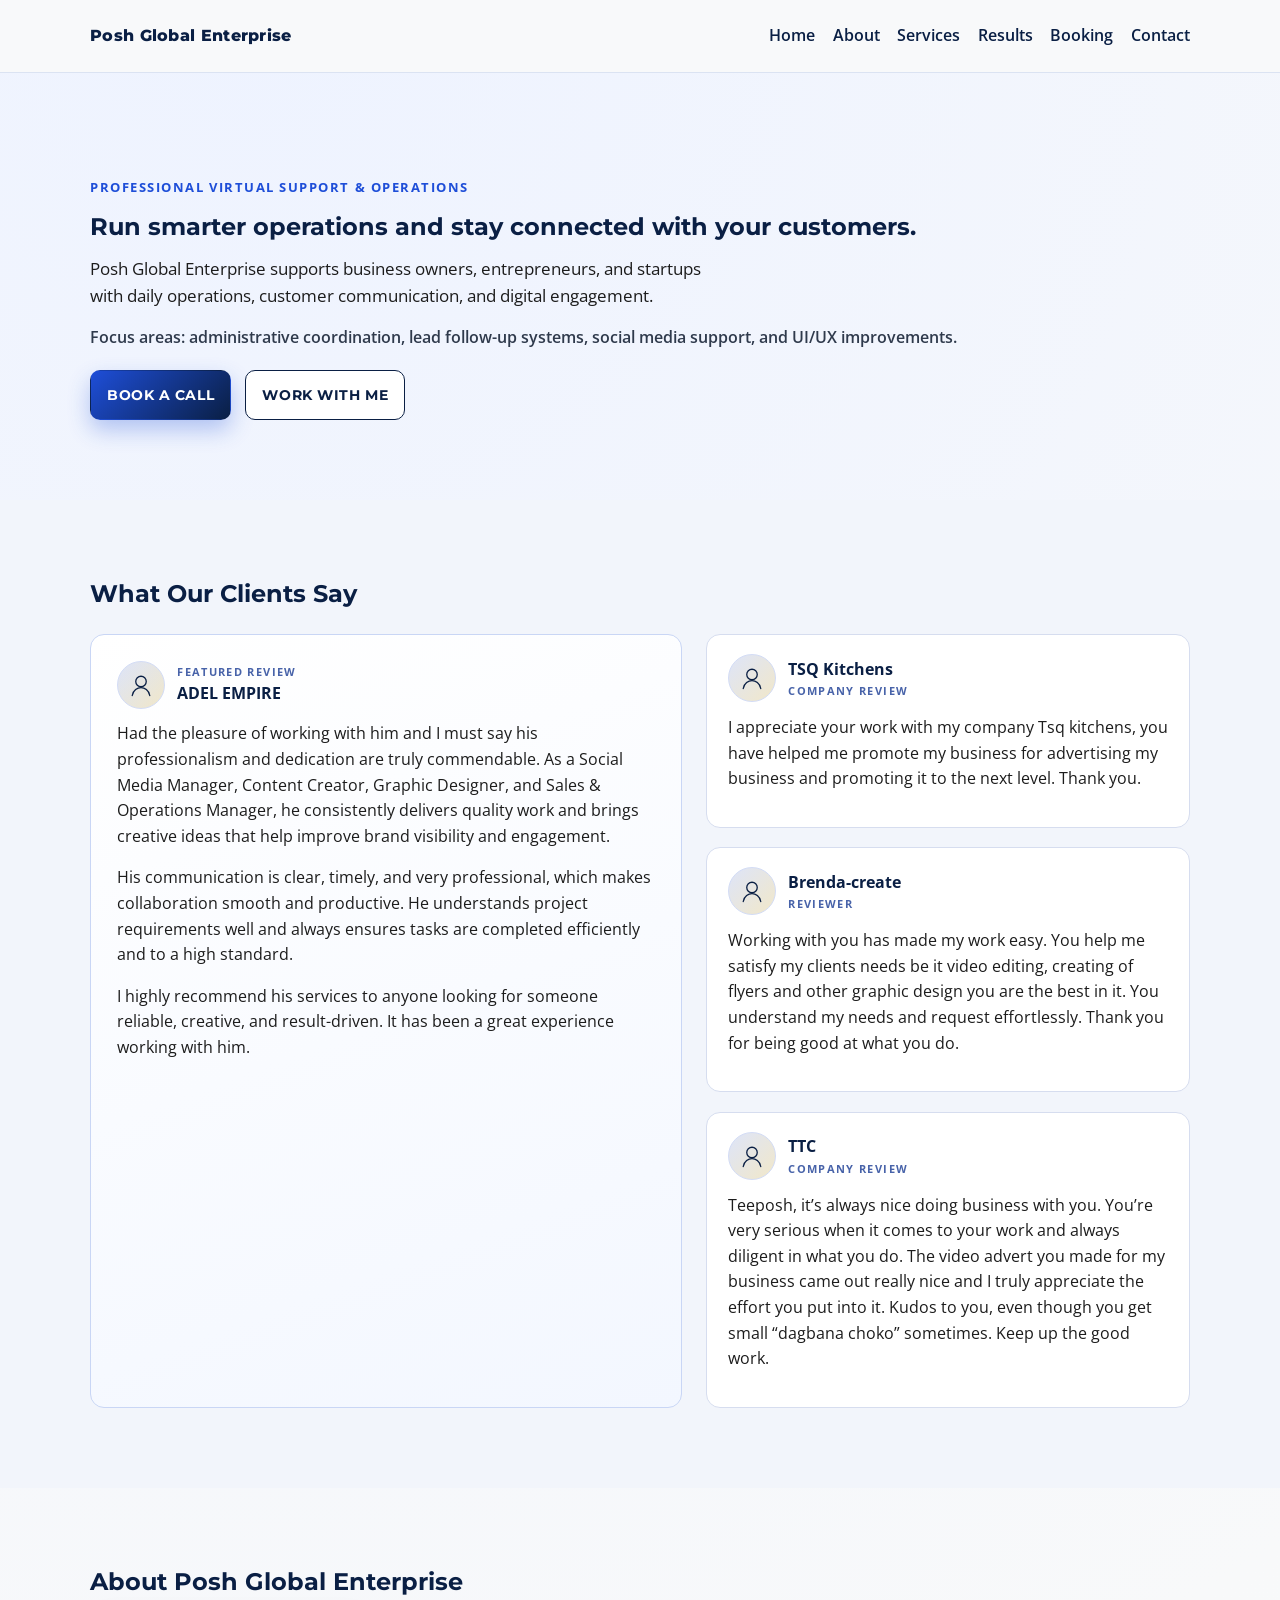
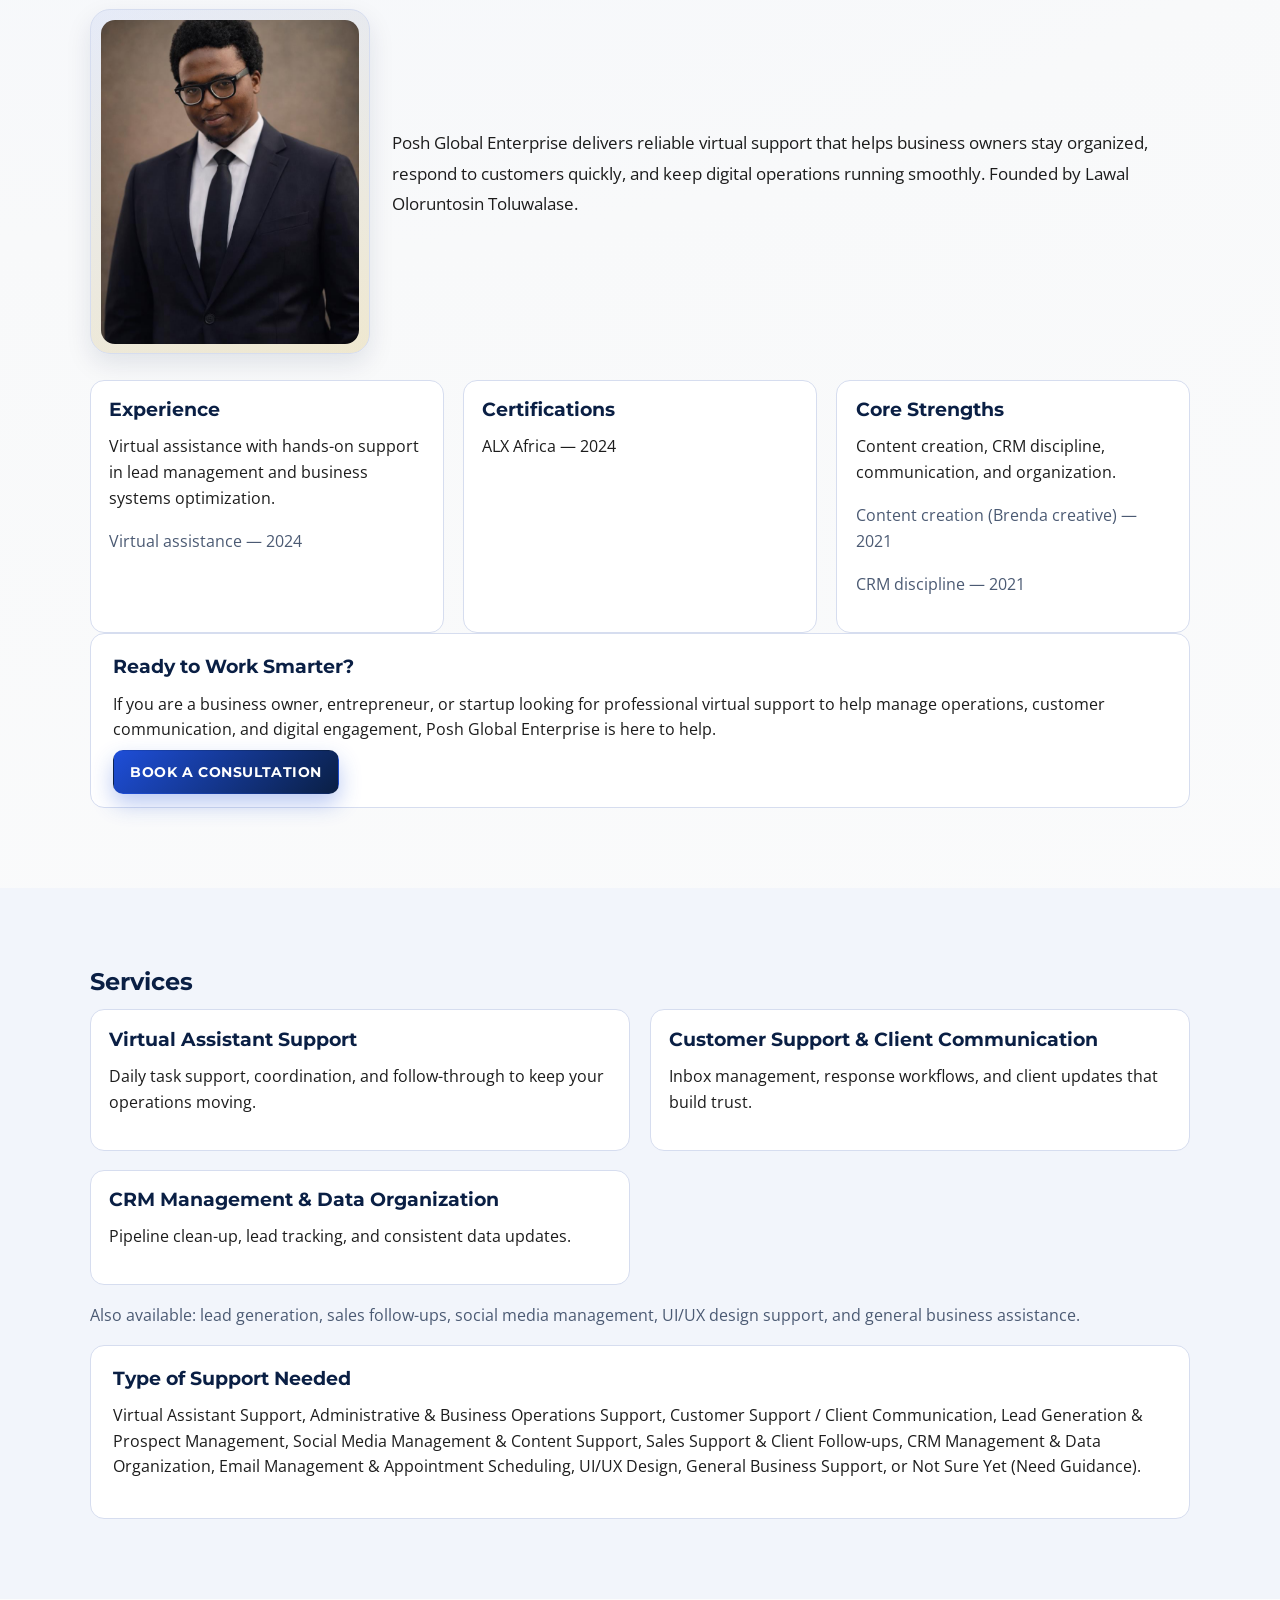
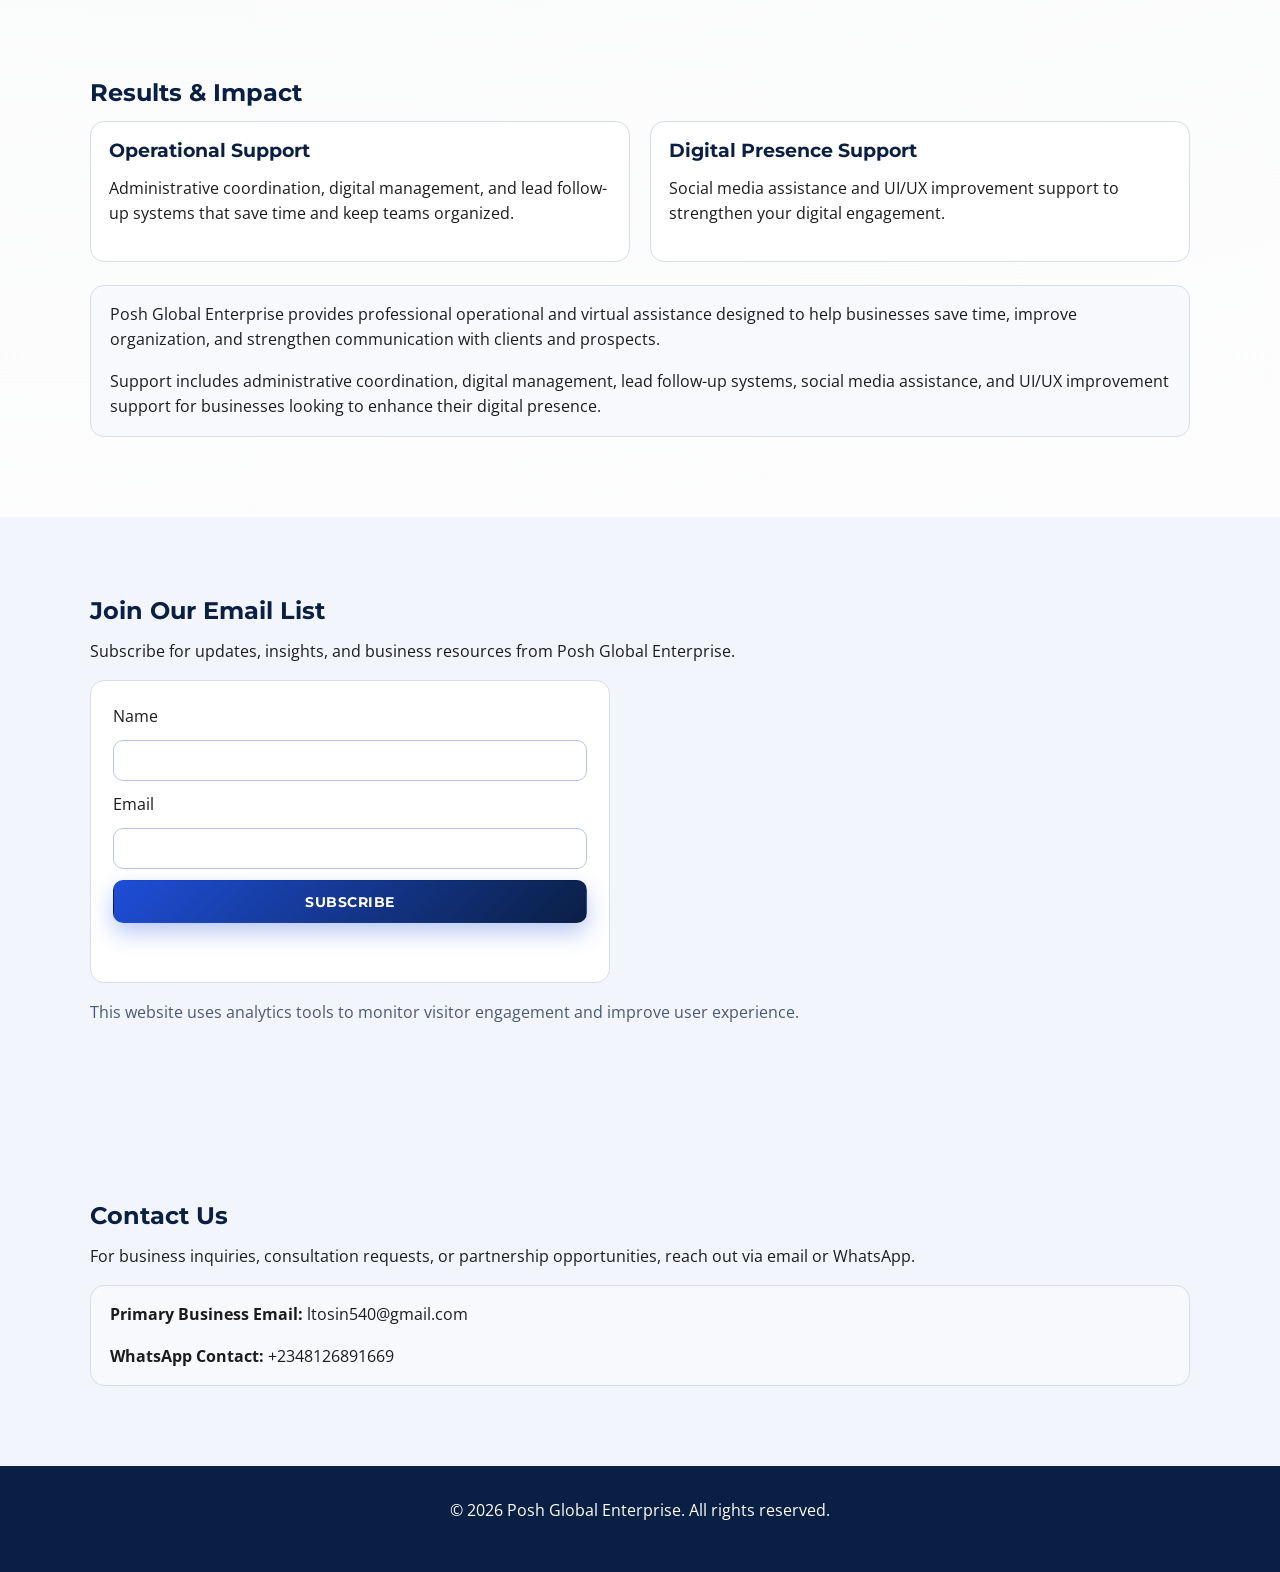
==== commit a0de79b5: "added form and details" ====
--- a/index.html
+++ b/index.html
@@ -94,6 +94,21 @@
               </div>
               <p>Working with you has made my work easy. You help me satisfy my clients needs be it video editing, creating of flyers and other graphic design you are the best in it. You understand my needs and request effortlessly. Thank you for being good at what you do.</p>
             </article>
+            <article class="card testimonial-card">
+              <div class="testimonial-head">
+                <span class="avatar" aria-hidden="true">
+                  <svg viewBox="0 0 64 64" role="img" focusable="false">
+                    <circle cx="32" cy="24" r="12"></circle>
+                    <path d="M12 56c2-12 12-18 20-18s18 6 20 18"></path>
+                  </svg>
+                </span>
+                <div>
+                  <p class="name">TTC</p>
+                  <p class="eyebrow">Company Review</p>
+                </div>
+              </div>
+              <p>Teeposh, it’s always nice doing business with you. You’re very serious when it comes to your work and always diligent in what you do. The video advert you made for my business came out really nice and I truly appreciate the effort you put into it. Kudos to you, even though you get small “dagbana choko” sometimes. Keep up the good work.</p>
+            </article>
           </div>
         </div>
       </div>
@@ -104,22 +119,25 @@
         <h2>About Posh Global Enterprise</h2>
         <div class="about-intro">
           <figure class="profile-photo-wrap">
-            <img src="image.jpg" alt="Portrait of Lawal Toluwase Tosin" class="profile-photo" />
+            <img src="image.jpg" alt="Portrait of Lawal Oloruntosin Toluwalase" class="profile-photo" />
           </figure>
-          <p>Posh Global Enterprise delivers reliable virtual support that helps business owners stay organized, respond to customers quickly, and keep digital operations running smoothly.</p>
+          <p>Posh Global Enterprise delivers reliable virtual support that helps business owners stay organized, respond to customers quickly, and keep digital operations running smoothly. Founded by Lawal Oloruntosin Toluwalase.</p>
         </div>
         <div class="about-grid">
           <article class="panel">
             <h3>Experience</h3>
-            <p>Hands-on support in virtual assistance, lead management, and business systems optimization.</p>
+            <p>Virtual assistance with hands-on support in lead management and business systems optimization.</p>
+            <p class="muted">Virtual assistance — 2024</p>
           </article>
           <article class="panel">
             <h3>Certifications</h3>
-            <p>Professional training with ongoing learning in digital operations and business support.</p>
+            <p>ALX Africa — 2024</p>
           </article>
           <article class="panel">
             <h3>Core Strengths</h3>
-            <p>Communication, organization, process design, sales follow-up, and CRM discipline.</p>
+            <p>Content creation, CRM discipline, communication, and organization.</p>
+            <p class="muted">Content creation (Brenda creative) — 2021</p>
+            <p class="muted">CRM discipline — 2021</p>
           </article>
         </div>
         <div class="pricing reveal">
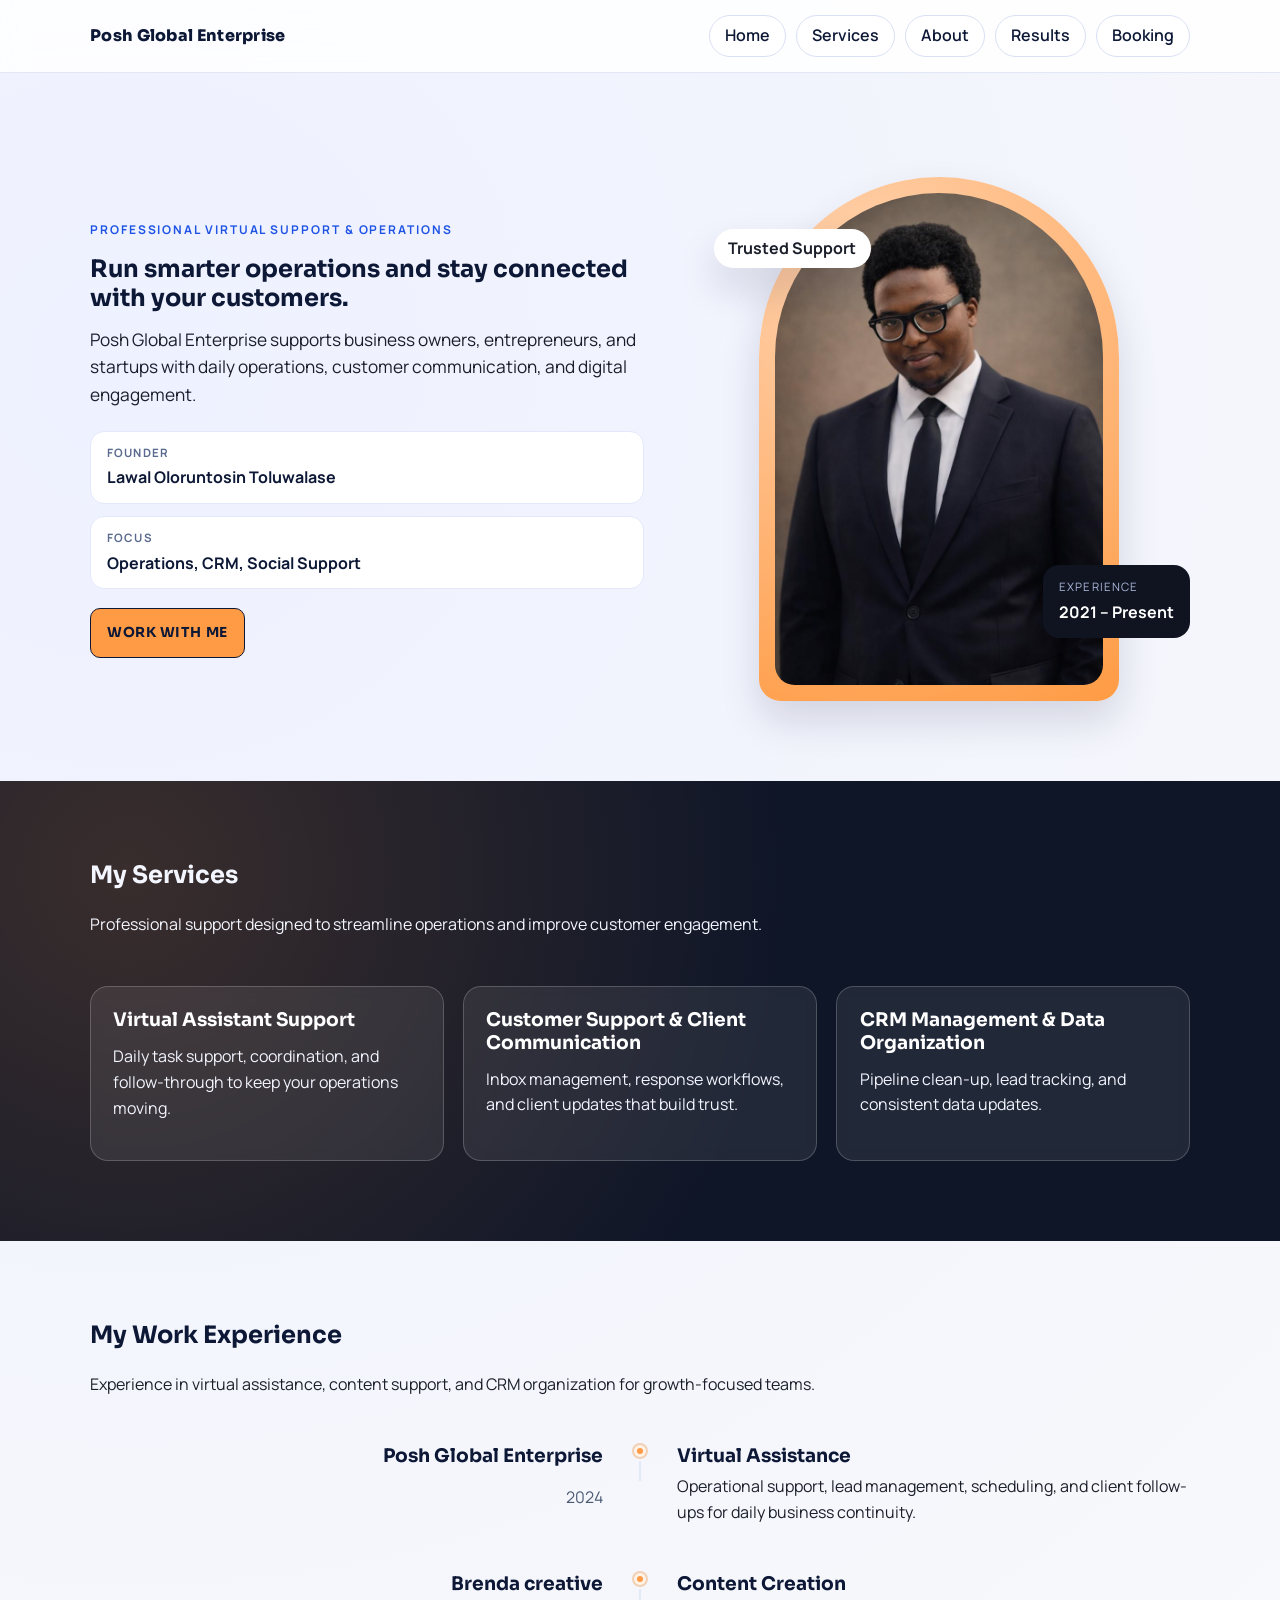
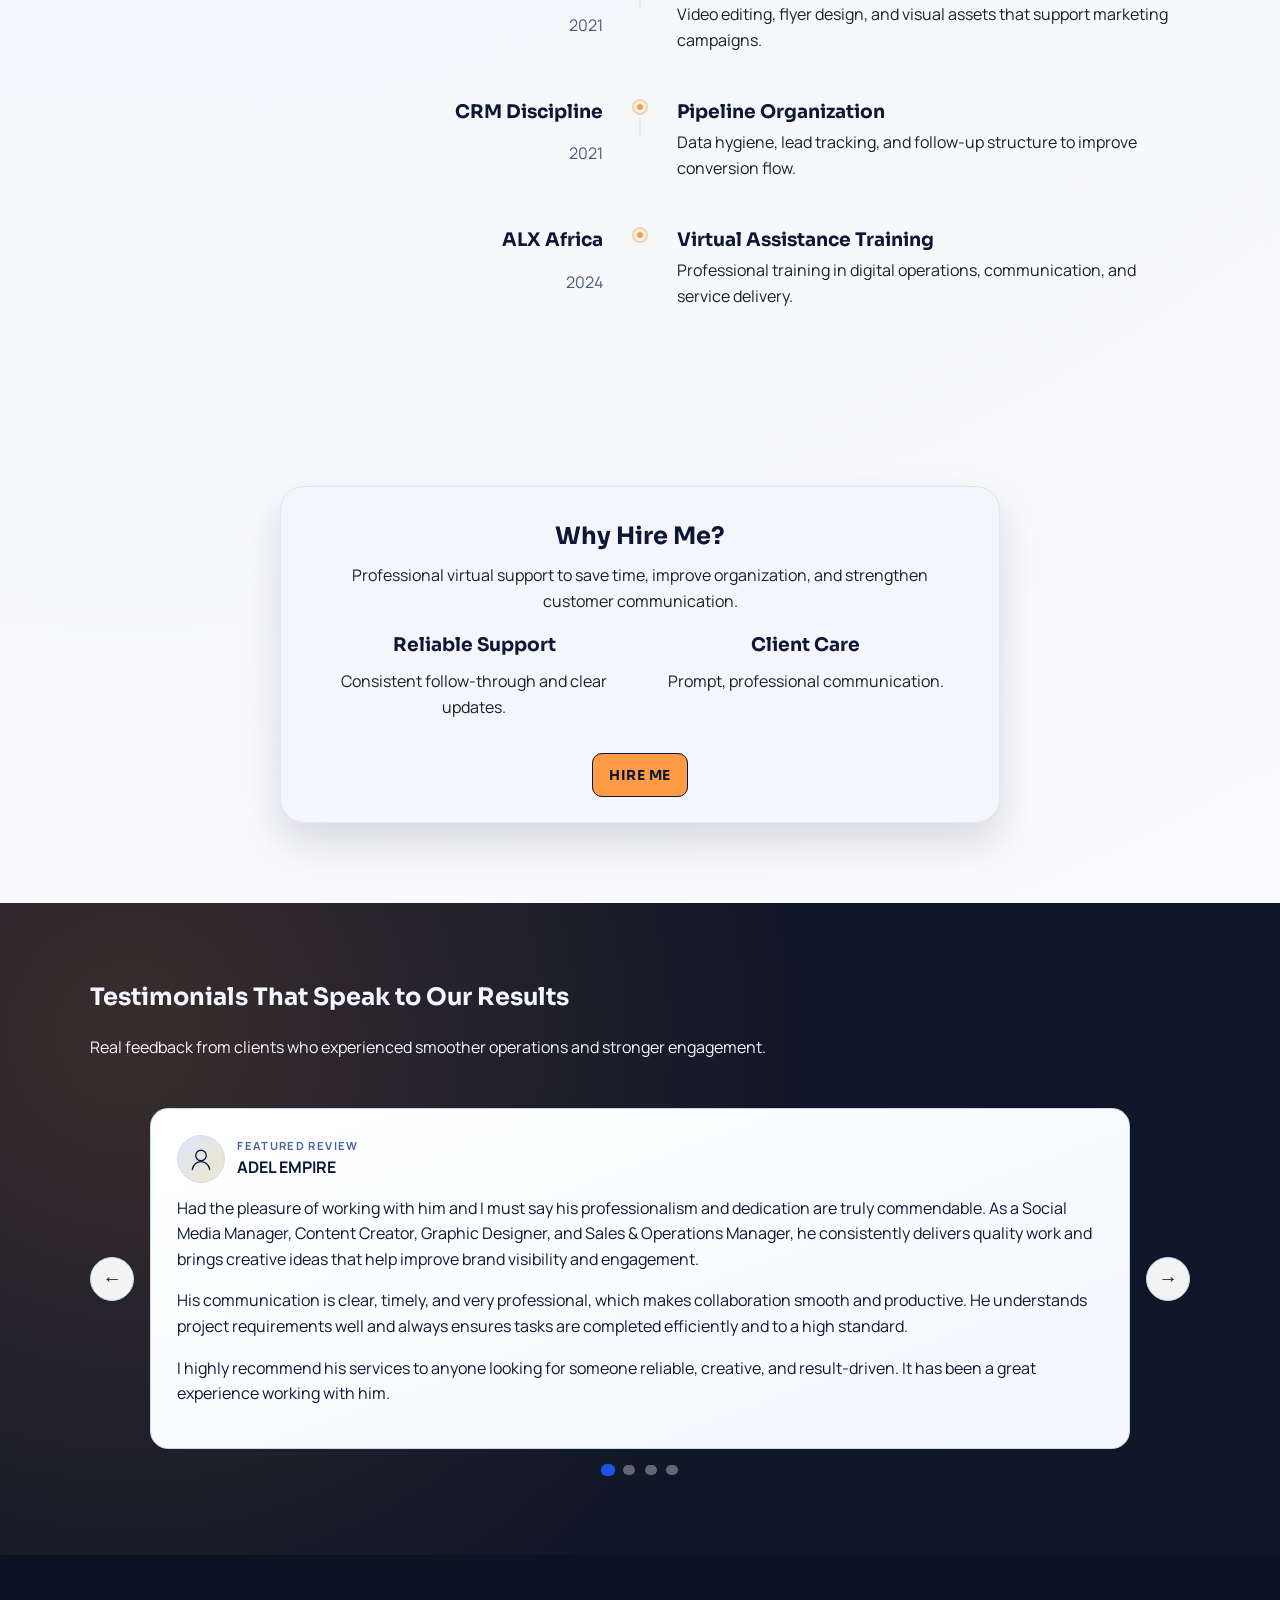
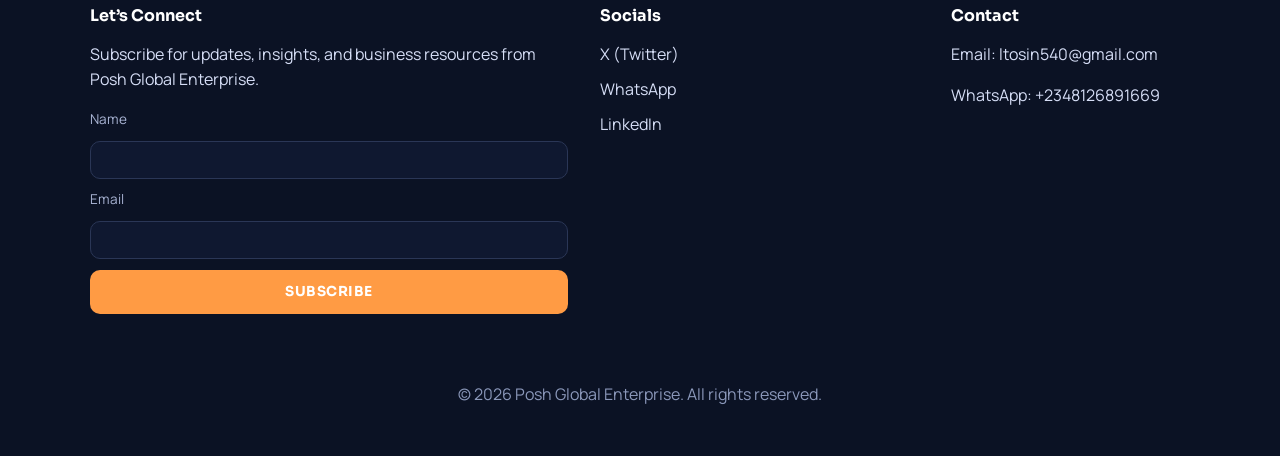
==== commit 5fc8895b: "changed layout, index and booking" ====
--- a/index.html
+++ b/index.html
@@ -7,7 +7,7 @@
   <meta name="description" content="Posh Global Enterprise provides professional virtual support to help businesses manage operations, customer communication, and digital engagement." />
   <link rel="preconnect" href="https://fonts.googleapis.com" />
   <link rel="preconnect" href="https://fonts.gstatic.com" crossorigin />
-  <link href="https://fonts.googleapis.com/css2?family=Montserrat:wght@500;600;700;800&family=Open+Sans:wght@400;500;600;700&display=swap" rel="stylesheet" />
+  <link href="https://fonts.googleapis.com/css2?family=Sora:wght@400;500;600;700;800&family=Manrope:wght@400;500;600;700&display=swap" rel="stylesheet" />
   <link rel="stylesheet" href="styles.css" />
 </head>
 <body>
@@ -15,13 +15,13 @@
     <div class="container nav-wrap">
       <a class="brand" href="#top">Posh Global Enterprise</a>
       <button class="menu-toggle" aria-expanded="false" aria-controls="site-nav">Menu</button>
-      <nav id="site-nav" class="site-nav">
-        <a href="#home">Home</a>
-        <a href="#about">About</a>
-        <a href="#services">Services</a>
-        <a href="#results">Results</a>
-        <a href="booking.html">Booking</a>
-        <a href="#contact">Contact</a>
+      <nav id="site-nav" class="site-nav pill-nav">
+        <a href="#home" class="pill">Home</a>
+        <a href="#services" class="pill">Services</a>
+        <a href="#about" class="pill">About</a>
+        <a href="#results" class="pill">Results</a>
+        <a href="booking.html" class="pill">Booking</a>
+        
       </nav>
     </div>
   </header>
@@ -29,202 +29,264 @@
   <main>
     <section id="home" class="hero section">
       <div class="container hero-grid">
-        <div>
+        <div class="hero-copy">
           <p class="kicker">Professional Virtual Support & Operations</p>
           <h1>Run smarter operations and stay connected with your customers.</h1>
           <p class="lead">Posh Global Enterprise supports business owners, entrepreneurs, and startups with daily operations, customer communication, and digital engagement.</p>
-          <p class="focus-list">Focus areas: administrative coordination, lead follow-up systems, social media support, and UI/UX improvements.</p>
+          <div class="hero-stats">
+            <div class="stat-chip">
+              <span class="stat-label">Founder</span>
+              <span class="stat-value">Lawal Oloruntosin Toluwalase</span>
+            </div>
+            <div class="stat-chip">
+              <span class="stat-label">Focus</span>
+              <span class="stat-value">Operations, CRM, Social Support</span>
+            </div>
+          </div>
           <div class="hero-actions">
-            <a class="btn btn-primary" href="booking.html">BOOK A CALL</a>
-            <a class="btn btn-ghost" href="#services">WORK WITH ME</a>
-          </div>
-        </div>
-      </div>
-    </section>
-
-    <section class="section section-alt">
+            <a class="btn btn-ghost" href="booking.html">WORK WITH ME</a>
+          </div>
+        </div>
+        <div class="hero-visual">
+          <div class="hero-badge">Trusted Support</div>
+          <div class="hero-photo">
+            <img src="image.jpg" alt="Portrait of Lawal Oloruntosin Toluwalase" />
+          </div>
+          <div class="hero-bubble">
+            <p class="bubble-title">Experience</p>
+            <p class="bubble-value">2021 – Present</p>
+          </div>
+        </div>
+      </div>
+    </section>
+
+    <section id="services" class="section section-alt dark-panel">
       <div class="container reveal">
-        <h2>What Our Clients Say</h2>
-        <div class="testimonial-layout">
-          <article class="card testimonial-feature">
-            <div class="testimonial-head">
-              <span class="avatar" aria-hidden="true">
-                <svg viewBox="0 0 64 64" role="img" focusable="false">
-                  <circle cx="32" cy="24" r="12"></circle>
-                  <path d="M12 56c2-12 12-18 20-18s18 6 20 18"></path>
-                </svg>
-              </span>
-              <div>
-                <p class="eyebrow">Featured Review</p>
-                <p class="name">ADEL EMPIRE</p>
-              </div>
-            </div>
-            <p>Had the pleasure of working with him and I must say his professionalism and dedication are truly commendable. As a Social Media Manager, Content Creator, Graphic Designer, and Sales & Operations Manager, he consistently delivers quality work and brings creative ideas that help improve brand visibility and engagement.</p>
-            <p>His communication is clear, timely, and very professional, which makes collaboration smooth and productive. He understands project requirements well and always ensures tasks are completed efficiently and to a high standard.</p>
-            <p>I highly recommend his services to anyone looking for someone reliable, creative, and result-driven. It has been a great experience working with him.</p>
-          </article>
-          <div class="testimonial-grid">
-            <article class="card testimonial-card">
-              <div class="testimonial-head">
-                <span class="avatar" aria-hidden="true">
-                  <svg viewBox="0 0 64 64" role="img" focusable="false">
-                    <circle cx="32" cy="24" r="12"></circle>
-                    <path d="M12 56c2-12 12-18 20-18s18 6 20 18"></path>
-                  </svg>
-                </span>
-                <div>
-                  <p class="name">TSQ Kitchens</p>
-                  <p class="eyebrow">Company Review</p>
-                </div>
-              </div>
-              <p>I appreciate your work with my company Tsq kitchens, you have helped me promote my business for advertising my business and promoting it to the next level. Thank you.</p>
-            </article>
-            <article class="card testimonial-card">
-              <div class="testimonial-head">
-                <span class="avatar" aria-hidden="true">
-                  <svg viewBox="0 0 64 64" role="img" focusable="false">
-                    <circle cx="32" cy="24" r="12"></circle>
-                    <path d="M12 56c2-12 12-18 20-18s18 6 20 18"></path>
-                  </svg>
-                </span>
-                <div>
-                  <p class="name">Brenda-create</p>
-                  <p class="eyebrow">Reviewer</p>
-                </div>
-              </div>
-              <p>Working with you has made my work easy. You help me satisfy my clients needs be it video editing, creating of flyers and other graphic design you are the best in it. You understand my needs and request effortlessly. Thank you for being good at what you do.</p>
-            </article>
-            <article class="card testimonial-card">
-              <div class="testimonial-head">
-                <span class="avatar" aria-hidden="true">
-                  <svg viewBox="0 0 64 64" role="img" focusable="false">
-                    <circle cx="32" cy="24" r="12"></circle>
-                    <path d="M12 56c2-12 12-18 20-18s18 6 20 18"></path>
-                  </svg>
-                </span>
-                <div>
-                  <p class="name">TTC</p>
-                  <p class="eyebrow">Company Review</p>
-                </div>
-              </div>
-              <p>Teeposh, it’s always nice doing business with you. You’re very serious when it comes to your work and always diligent in what you do. The video advert you made for my business came out really nice and I truly appreciate the effort you put into it. Kudos to you, even though you get small “dagbana choko” sometimes. Keep up the good work.</p>
-            </article>
-          </div>
-        </div>
-      </div>
-    </section>
-
-    <section id="about" class="section">
-      <div class="container reveal">
-        <h2>About Posh Global Enterprise</h2>
-        <div class="about-intro">
-          <figure class="profile-photo-wrap">
-            <img src="image.jpg" alt="Portrait of Lawal Oloruntosin Toluwalase" class="profile-photo" />
-          </figure>
-          <p>Posh Global Enterprise delivers reliable virtual support that helps business owners stay organized, respond to customers quickly, and keep digital operations running smoothly. Founded by Lawal Oloruntosin Toluwalase.</p>
-        </div>
-        <div class="about-grid">
-          <article class="panel">
-            <h3>Experience</h3>
-            <p>Virtual assistance with hands-on support in lead management and business systems optimization.</p>
-            <p class="muted">Virtual assistance — 2024</p>
-          </article>
-          <article class="panel">
-            <h3>Certifications</h3>
-            <p>ALX Africa — 2024</p>
-          </article>
-          <article class="panel">
-            <h3>Core Strengths</h3>
-            <p>Content creation, CRM discipline, communication, and organization.</p>
-            <p class="muted">Content creation (Brenda creative) — 2021</p>
-            <p class="muted">CRM discipline — 2021</p>
-          </article>
-        </div>
-        <div class="pricing reveal">
-          <h3>Ready to Work Smarter?</h3>
-          <p>If you are a business owner, entrepreneur, or startup looking for professional virtual support to help manage operations, customer communication, and digital engagement, Posh Global Enterprise is here to help.</p>
-          <a class="btn btn-primary" href="booking.html">BOOK A CONSULTATION</a>
-        </div>
-      </div>
-    </section>
-
-    <section id="services" class="section section-alt">
-      <div class="container">
-        <h2 class="reveal">Services</h2>
-        <div class="cards">
-          <article class="card reveal">
+        <div class="section-header light">
+          <h2>My Services</h2>
+          <p>Professional support designed to streamline operations and improve customer engagement.</p>
+        </div>
+        <div class="service-cards">
+          <article class="glass-card">
             <h3>Virtual Assistant Support</h3>
             <p>Daily task support, coordination, and follow-through to keep your operations moving.</p>
           </article>
-          <article class="card reveal">
+          <article class="glass-card">
             <h3>Customer Support & Client Communication</h3>
             <p>Inbox management, response workflows, and client updates that build trust.</p>
           </article>
-          <article class="card reveal">
+          <article class="glass-card">
             <h3>CRM Management & Data Organization</h3>
             <p>Pipeline clean-up, lead tracking, and consistent data updates.</p>
           </article>
         </div>
-        <p class="muted">Also available: lead generation, sales follow-ups, social media management, UI/UX design support, and general business assistance.</p>
-        <div class="pricing reveal">
-          <h3>Type of Support Needed</h3>
-          <p>Virtual Assistant Support, Administrative & Business Operations Support, Customer Support / Client Communication, Lead Generation & Prospect Management, Social Media Management & Content Support, Sales Support & Client Follow-ups, CRM Management & Data Organization, Email Management & Appointment Scheduling, UI/UX Design, General Business Support, or Not Sure Yet (Need Guidance).</p>
+      </div>
+    </section>
+
+    <section id="about" class="section">
+      <div class="container reveal">
+        <div class="section-header">
+          <h2>My Work Experience</h2>
+          <p>Experience in virtual assistance, content support, and CRM organization for growth-focused teams.</p>
+        </div>
+        <div class="experience">
+          <div class="exp-row">
+            <div class="exp-left">
+              <h3>Posh Global Enterprise</h3>
+              <p class="muted">2024</p>
+            </div>
+            <div class="exp-center">
+              <span class="exp-dot"></span>
+              <span class="exp-line"></span>
+            </div>
+            <div class="exp-right">
+              <h3>Virtual Assistance</h3>
+              <p>Operational support, lead management, scheduling, and client follow-ups for daily business continuity.</p>
+            </div>
+          </div>
+          <div class="exp-row">
+            <div class="exp-left">
+              <h3>Brenda creative</h3>
+              <p class="muted">2021</p>
+            </div>
+            <div class="exp-center">
+              <span class="exp-dot"></span>
+              <span class="exp-line"></span>
+            </div>
+            <div class="exp-right">
+              <h3>Content Creation</h3>
+              <p>Video editing, flyer design, and visual assets that support marketing campaigns.</p>
+            </div>
+          </div>
+          <div class="exp-row">
+            <div class="exp-left">
+              <h3>CRM Discipline</h3>
+              <p class="muted">2021</p>
+            </div>
+            <div class="exp-center">
+              <span class="exp-dot"></span>
+              <span class="exp-line"></span>
+            </div>
+            <div class="exp-right">
+              <h3>Pipeline Organization</h3>
+              <p>Data hygiene, lead tracking, and follow-up structure to improve conversion flow.</p>
+            </div>
+          </div>
+          <div class="exp-row">
+            <div class="exp-left">
+              <h3>ALX Africa</h3>
+              <p class="muted">2024</p>
+            </div>
+            <div class="exp-center">
+              <span class="exp-dot"></span>
+              <span class="exp-line"></span>
+            </div>
+            <div class="exp-right">
+              <h3>Virtual Assistance Training</h3>
+              <p>Professional training in digital operations, communication, and service delivery.</p>
+            </div>
+          </div>
         </div>
       </div>
     </section>
 
     <section id="results" class="section">
       <div class="container">
-        <h2 class="reveal">Results & Impact</h2>
-        <div class="cards results-grid">
-          <article class="card reveal">
-            <h3>Operational Support</h3>
-            <p>Administrative coordination, digital management, and lead follow-up systems that save time and keep teams organized.</p>
-          </article>
-          <article class="card reveal">
-            <h3>Digital Presence Support</h3>
-            <p>Social media assistance and UI/UX improvement support to strengthen your digital engagement.</p>
-          </article>
-        </div>
-        <div class="results-strip reveal">
-          <p>Posh Global Enterprise provides professional operational and virtual assistance designed to help businesses save time, improve organization, and strengthen communication with clients and prospects.</p>
-          <p>Support includes administrative coordination, digital management, lead follow-up systems, social media assistance, and UI/UX improvement support for businesses looking to enhance their digital presence.</p>
-        </div>
-      </div>
-    </section>
-
-    <section class="section section-alt">
+        <div class="impact-card compact reveal">
+          <div>
+            <h2>Why Hire Me?</h2>
+            <p>Professional virtual support to save time, improve organization, and strengthen customer communication.</p>
+            <div class="impact-metrics compact">
+              <div>
+                <h3>Reliable Support</h3>
+                <p>Consistent follow-through and clear updates.</p>
+              </div>
+              <div>
+                <h3>Client Care</h3>
+                <p>Prompt, professional communication.</p>
+              </div>
+            </div>
+            <a class="btn btn-ghost" href="booking.html">HIRE ME</a>
+          </div>
+        </div>
+      </div>
+    </section>
+
+    <section class="section dark-panel">
       <div class="container reveal">
-        <h2>Join Our Email List</h2>
-        <p>Subscribe for updates, insights, and business resources from Posh Global Enterprise.</p>
-        <form id="lead-form" class="lead-form" novalidate data-owner-email="ltosin540@gmail.com">
-          <label for="name">Name</label>
-          <input id="name" name="name" type="text" required />
-          <label for="email">Email</label>
-          <input id="email" name="email" type="email" required />
-          <button type="submit" class="btn btn-primary">SUBSCRIBE</button>
-          <p id="form-message" class="form-message" aria-live="polite"></p>
-        </form>
-        <p class="muted">This website uses analytics tools to monitor visitor engagement and improve user experience.</p>
-      </div>
-    </section>
-
-
-    <section id="contact" class="section section-alt">
-      <div class="container reveal">
-        <h2>Contact Us</h2>
-        <p>For business inquiries, consultation requests, or partnership opportunities, reach out via email or WhatsApp.</p>
-        <div class="results-strip">
-          <p><strong>Primary Business Email:</strong> ltosin540@gmail.com</p>
-          <p><strong>WhatsApp Contact:</strong> +2348126891669</p>
-        </div>
-      </div>
-    </section>
+        <div class="section-header light">
+          <h2>Testimonials That Speak to Our Results</h2>
+          <p>Real feedback from clients who experienced smoother operations and stronger engagement.</p>
+        </div>
+        <div class="testimonial-carousel" data-carousel>
+          <button class="carousel-btn prev" type="button" aria-label="Previous review" data-carousel-prev>&larr;</button>
+          <div class="carousel-track" data-carousel-track>
+            <article class="card testimonial-slide is-active">
+              <div class="testimonial-head">
+                <span class="avatar" aria-hidden="true">
+                  <svg viewBox="0 0 64 64" role="img" focusable="false">
+                    <circle cx="32" cy="24" r="12"></circle>
+                    <path d="M12 56c2-12 12-18 20-18s18 6 20 18"></path>
+                  </svg>
+                </span>
+                <div>
+                  <p class="eyebrow">Featured Review</p>
+                  <p class="name">ADEL EMPIRE</p>
+                </div>
+              </div>
+              <p>Had the pleasure of working with him and I must say his professionalism and dedication are truly commendable. As a Social Media Manager, Content Creator, Graphic Designer, and Sales & Operations Manager, he consistently delivers quality work and brings creative ideas that help improve brand visibility and engagement.</p>
+              <p>His communication is clear, timely, and very professional, which makes collaboration smooth and productive. He understands project requirements well and always ensures tasks are completed efficiently and to a high standard.</p>
+              <p>I highly recommend his services to anyone looking for someone reliable, creative, and result-driven. It has been a great experience working with him.</p>
+            </article>
+            <article class="card testimonial-slide">
+              <div class="testimonial-head">
+                <span class="avatar" aria-hidden="true">
+                  <svg viewBox="0 0 64 64" role="img" focusable="false">
+                    <circle cx="32" cy="24" r="12"></circle>
+                    <path d="M12 56c2-12 12-18 20-18s18 6 20 18"></path>
+                  </svg>
+                </span>
+                <div>
+                  <p class="name">TSQ Kitchens</p>
+                  <p class="eyebrow">Company Review</p>
+                </div>
+              </div>
+              <p>I appreciate your work with my company Tsq kitchens, you have helped me promote my business for advertising my business and promoting it to the next level. Thank you.</p>
+            </article>
+            <article class="card testimonial-slide">
+              <div class="testimonial-head">
+                <span class="avatar" aria-hidden="true">
+                  <svg viewBox="0 0 64 64" role="img" focusable="false">
+                    <circle cx="32" cy="24" r="12"></circle>
+                    <path d="M12 56c2-12 12-18 20-18s18 6 20 18"></path>
+                  </svg>
+                </span>
+                <div>
+                  <p class="name">Brenda-create</p>
+                  <p class="eyebrow">Reviewer</p>
+                </div>
+              </div>
+              <p>Working with you has made my work easy. You help me satisfy my clients needs be it video editing, creating of flyers and other graphic design you are the best in it. You understand my needs and request effortlessly. Thank you for being good at what you do.</p>
+            </article>
+            <article class="card testimonial-slide">
+              <div class="testimonial-head">
+                <span class="avatar" aria-hidden="true">
+                  <svg viewBox="0 0 64 64" role="img" focusable="false">
+                    <circle cx="32" cy="24" r="12"></circle>
+                    <path d="M12 56c2-12 12-18 20-18s18 6 20 18"></path>
+                  </svg>
+                </span>
+                <div>
+                  <p class="name">TTC</p>
+                  <p class="eyebrow">Company Review</p>
+                </div>
+              </div>
+              <p>Teeposh, it’s always nice doing business with you. You’re very serious when it comes to your work and always diligent in what you do. The video advert you made for my business came out really nice and I truly appreciate the effort you put into it. Kudos to you, even though you get small “dagbana choko” sometimes. Keep up the good work.</p>
+            </article>
+          </div>
+          <button class="carousel-btn next" type="button" aria-label="Next review" data-carousel-next>&rarr;</button>
+        </div>
+        <div class="carousel-dots" role="tablist" aria-label="Testimonials">
+          <button class="dot is-active" type="button" aria-label="Go to review 1" data-carousel-dot="0"></button>
+          <button class="dot" type="button" aria-label="Go to review 2" data-carousel-dot="1"></button>
+          <button class="dot" type="button" aria-label="Go to review 3" data-carousel-dot="2"></button>
+          <button class="dot" type="button" aria-label="Go to review 4" data-carousel-dot="3"></button>
+        </div>
+      </div>
+    </section>
+
   </main>
 
   <footer class="site-footer">
     <div class="container">
-      <p>&copy; <span id="year"></span> Posh Global Enterprise. All rights reserved.</p>
+      <div class="footer-grid">
+        <div class="footer-brand">
+          <p class="footer-title">Let’s Connect</p>
+          <p>Subscribe for updates, insights, and business resources from Posh Global Enterprise.</p>
+          <form id="lead-form" class="footer-form" novalidate data-owner-email="ltosin540@gmail.com">
+            <label for="name">Name</label>
+            <input id="name" name="name" type="text" required />
+            <label for="email">Email</label>
+            <input id="email" name="email" type="email" required />
+            <button type="submit" class="btn btn-primary">SUBSCRIBE</button>
+            <p id="form-message" class="form-message" aria-live="polite"></p>
+          </form>
+        </div>
+        <div class="footer-links">
+          <p class="footer-title">Socials</p>
+          <div class="social-links">
+            <a href="https://x.com/your-handle" target="_blank" rel="noopener">X (Twitter)</a>
+            <a href="https://wa.me/2340000000000" target="_blank" rel="noopener">WhatsApp</a>
+            <a href="https://www.linkedin.com/in/your-handle" target="_blank" rel="noopener">LinkedIn</a>
+          </div>
+        </div>
+        <div class="footer-contact">
+          <p class="footer-title">Contact</p>
+          <p>Email: ltosin540@gmail.com</p>
+          <p>WhatsApp: +2348126891669</p>
+        </div>
+      </div>
+      <p class="footer-copy">&copy; <span id="year"></span> Posh Global Enterprise. All rights reserved.</p>
     </div>
   </footer>
 
--- a/styles.css
+++ b/styles.css
@@ -1,11 +1,11 @@
 :root {
-  --deep-navy: #0a1f44;
-  --royal-blue: #1e4ed8;
-  --gold: #c9a227;
-  --soft-white: #f8f9fa;
-  --charcoal: #1c1c1c;
-  --radius: 14px;
-  --shadow: 0 10px 26px rgba(10, 31, 68, 0.1);
+  --deep-navy: #0d1836;
+  --royal-blue: #1f54e5;
+  --gold: #ff9b44;
+  --soft-white: #f6f7fb;
+  --charcoal: #1b1f2a;
+  --radius: 18px;
+  --shadow: 0 20px 40px rgba(13, 24, 54, 0.14);
 }
 
 * {
@@ -18,16 +18,16 @@
 
 body {
   margin: 0;
-  font-family: "Open Sans", sans-serif;
+  font-family: "Manrope", sans-serif;
   color: var(--charcoal);
-  background: radial-gradient(circle at 20% 0%, #eef3ff 0%, #f8f9fa 38%, #ffffff 100%);
+  background: radial-gradient(circle at 10% 10%, #eef1ff 0%, #f7f8fb 45%, #ffffff 100%);
   line-height: 1.6;
 }
 
 h1,
 h2,
 h3 {
-  font-family: "Montserrat", sans-serif;
+  font-family: "Sora", sans-serif;
   line-height: 1.2;
   color: var(--deep-navy);
   margin: 0 0 0.8rem;
@@ -54,9 +54,9 @@
   position: sticky;
   top: 0;
   z-index: 20;
-  background: rgba(248, 249, 250, 0.95);
-  backdrop-filter: blur(8px);
-  border-bottom: 1px solid #dbe3f2;
+  background: rgba(255, 255, 255, 0.85);
+  backdrop-filter: blur(12px);
+  border-bottom: 1px solid #e2e7f5;
 }
 
 .nav-wrap {
@@ -67,7 +67,7 @@
 }
 
 .brand {
-  font-family: "Montserrat", sans-serif;
+  font-family: "Sora", sans-serif;
   color: var(--deep-navy);
   text-decoration: none;
   font-weight: 800;
@@ -76,16 +76,25 @@
 
 .site-nav {
   display: flex;
-  gap: 1.1rem;
-}
-
-.site-nav a {
+  gap: 0.6rem;
+}
+
+.pill-nav .pill {
+  display: inline-flex;
+  align-items: center;
+  justify-content: center;
+  padding: 0.45rem 0.95rem;
+  border-radius: 999px;
+  border: 1px solid #d9e0f5;
   color: var(--deep-navy);
   text-decoration: none;
   font-weight: 600;
-}
-
-.site-nav a:hover {
+  background: #ffffff;
+  transition: all 200ms ease;
+}
+
+.pill-nav .pill:hover {
+  background: #edf1ff;
   color: var(--royal-blue);
 }
 
@@ -105,28 +114,50 @@
 
 .hero-grid {
   display: grid;
-  grid-template-columns: 1fr;
-  gap: 2rem;
+  grid-template-columns: 1.05fr 0.95fr;
+  gap: 2.8rem;
   align-items: center;
 }
 
 .kicker {
   text-transform: uppercase;
-  letter-spacing: 0.12em;
+  letter-spacing: 0.16em;
   font-weight: 700;
   color: var(--royal-blue);
-  font-size: 0.8rem;
+  font-size: 0.75rem;
 }
 
 .lead {
-  font-size: 1.06rem;
-  max-width: 62ch;
-}
-
-.focus-list {
-  margin: 0.6rem 0 0;
-  font-weight: 600;
-  color: #2f3a4c;
+  font-size: 1.08rem;
+  max-width: 60ch;
+}
+
+.hero-stats {
+  display: grid;
+  gap: 0.75rem;
+  margin: 1.4rem 0 0;
+}
+
+.stat-chip {
+  display: grid;
+  gap: 0.2rem;
+  padding: 0.75rem 1rem;
+  border-radius: 14px;
+  border: 1px solid #e3e9fb;
+  background: #ffffff;
+}
+
+.stat-label {
+  font-size: 0.72rem;
+  text-transform: uppercase;
+  letter-spacing: 0.1em;
+  color: #5b6b8f;
+  font-weight: 700;
+}
+
+.stat-value {
+  font-weight: 700;
+  color: var(--deep-navy);
 }
 
 .hero-card,
@@ -134,9 +165,12 @@
 .panel,
 .pricing,
 .booking,
-.lead-form {
+.lead-form,
+.glass-card,
+.timeline-card,
+.impact-card {
   background: white;
-  border: 1px solid #d6ddef;
+  border: 1px solid #e0e6f6;
   border-radius: var(--radius);
   box-shadow: none;
 }
@@ -161,7 +195,7 @@
 }
 
 .btn {
-  font-family: "Montserrat", sans-serif;
+  font-family: "Sora", sans-serif;
   text-decoration: none;
   padding: 0.8rem 1rem;
   border-radius: 10px;
@@ -183,51 +217,86 @@
   box-shadow: 0 10px 22px rgba(30, 78, 216, 0.3);
 }
 
+.footer-form .btn-primary {
+  background: #ff9b44;
+  box-shadow: none;
+}
+
+.lead-form .btn-primary {
+  background: #ff9b44;
+  box-shadow: none;
+}
+
 .btn-ghost {
   color: var(--deep-navy);
   border-color: var(--deep-navy);
+  background: #ff9b44;
+}
+
+.hero-visual {
+  position: relative;
+  display: grid;
+  place-items: center;
+  gap: 1rem;
+}
+
+.hero-photo {
+  width: min(360px, 90%);
+  aspect-ratio: 4 / 5;
+  border-radius: 999px 999px 120px 120px;
+  background: radial-gradient(circle at 30% 20%, #ffd3b0, #ff9b44);
+  padding: 1rem;
+  box-shadow: var(--shadow);
+  display: grid;
+  place-items: center;
+}
+
+.hero-photo img {
+  width: 100%;
+  height: 100%;
+  object-fit: cover;
+  border-radius: inherit;
+}
+
+.hero-badge {
+  position: absolute;
+  top: 10%;
+  left: 5%;
   background: white;
-}
-
-.about-intro {
-  display: grid;
-  grid-template-columns: 280px 1fr;
-  align-items: center;
-  gap: 1.4rem;
-  margin-bottom: 1.6rem;
-}
-
-.about-intro p {
-  font-size: 1.08rem;
-  line-height: 1.75;
-}
-
-.profile-photo-wrap {
+  border-radius: 999px;
+  padding: 0.4rem 0.9rem;
+  font-weight: 700;
+  box-shadow: var(--shadow);
+}
+
+.hero-bubble {
+  position: absolute;
+  right: 0;
+  bottom: 12%;
+  background: #101421;
+  color: white;
+  border-radius: 16px;
+  padding: 0.8rem 1rem;
+  text-align: left;
+}
+
+.bubble-title {
   margin: 0;
-  background: linear-gradient(160deg, rgba(30, 78, 216, 0.08), rgba(201, 162, 39, 0.2));
-  border: 1px solid #d6ddef;
-  border-radius: calc(var(--radius) + 6px);
-  padding: 0.6rem;
-  box-shadow: var(--shadow);
-}
-
-.profile-photo {
-  display: block;
-  width: 100%;
-  aspect-ratio: 4 / 5;
-  object-fit: cover;
-  border-radius: var(--radius);
-}
-
-.cards,
-.about-grid {
+  font-size: 0.72rem;
+  text-transform: uppercase;
+  letter-spacing: 0.1em;
+  color: #aab7db;
+}
+
+.bubble-value {
+  margin: 0.2rem 0 0;
+  font-weight: 700;
+}
+
+.cards {
   display: grid;
   grid-template-columns: repeat(2, 1fr);
   gap: 1.2rem;
-}
-
-.about-grid {
-  grid-template-columns: repeat(3, 1fr);
 }
 
 .card,
@@ -241,11 +310,49 @@
   max-width: 520px;
 }
 
-.lead-form input {
+.footer-form {
+  display: grid;
+  gap: 0.65rem;
+}
+
+.lead-form input,
+.lead-form select,
+.lead-form textarea {
   border: 1px solid #b8c5e3;
-  border-radius: 10px;
-  padding: 0.68rem 0.75rem;
+  border-radius: 12px;
+  padding: 0.7rem 0.8rem;
   font-size: 1rem;
+  font-family: "Manrope", sans-serif;
+  background: #ffffff;
+  color: var(--deep-navy);
+  transition: border-color 160ms ease, box-shadow 160ms ease;
+}
+
+.lead-form select {
+  appearance: none;
+  background-image: linear-gradient(45deg, transparent 50%, #5b6b8f 50%),
+    linear-gradient(135deg, #5b6b8f 50%, transparent 50%);
+  background-position: calc(100% - 18px) calc(50% - 4px), calc(100% - 12px) calc(50% - 4px);
+  background-size: 6px 6px, 6px 6px;
+  background-repeat: no-repeat;
+  padding-right: 2.2rem;
+}
+
+.lead-form select:focus,
+.lead-form input:focus,
+.lead-form textarea:focus {
+  outline: 2px solid rgba(31, 84, 229, 0.25);
+  border-color: var(--royal-blue);
+}
+
+.lead-form .field-error {
+  border-color: #e05656;
+  box-shadow: 0 0 0 2px rgba(224, 86, 86, 0.15);
+}
+
+.lead-form .field-ok {
+  border-color: #2e8b57;
+  box-shadow: 0 0 0 2px rgba(46, 139, 87, 0.15);
 }
 
 .muted {
@@ -253,30 +360,198 @@
   color: #4b5a73;
 }
 
-.results-grid {
-  margin-bottom: 1.4rem;
-}
-
-.testimonial-layout {
-  display: grid;
-  grid-template-columns: 1.1fr 0.9fr;
+.section-header {
+  display: grid;
+  gap: 0.6rem;
+  margin-bottom: 2rem;
+}
+
+.section-header.light h2,
+.section-header.light p {
+  color: #f4f6ff;
+}
+
+.dark-panel {
+  background: #0f1628;
+  color: #f4f6ff;
+  position: relative;
+  overflow: hidden;
+}
+
+.dark-panel::before {
+  content: "";
+  position: absolute;
+  inset: 0;
+  background: radial-gradient(circle at 10% 20%, rgba(255, 155, 68, 0.25), transparent 55%);
+  opacity: 0.7;
+  pointer-events: none;
+}
+
+.dark-panel .container {
+  position: relative;
+  z-index: 1;
+}
+
+.service-cards {
+  display: grid;
+  grid-template-columns: repeat(3, 1fr);
+  gap: 1.2rem;
+}
+
+.glass-card {
+  padding: 1.4rem;
+  background: rgba(255, 255, 255, 0.08);
+  border: 1px solid rgba(255, 255, 255, 0.2);
+  color: #f3f5ff;
+  backdrop-filter: blur(6px);
+}
+
+.glass-card h3 {
+  color: #ffffff;
+}
+
+.experience {
+  display: grid;
+  gap: 2rem;
+}
+
+.exp-row {
+  display: grid;
+  grid-template-columns: 1fr auto 1fr;
   gap: 1.5rem;
+  align-items: start;
+}
+
+.exp-left h3,
+.exp-right h3 {
+  margin: 0 0 0.4rem;
+}
+
+.exp-left {
+  text-align: right;
+}
+
+.exp-center {
+  position: relative;
+  width: 26px;
+  display: grid;
+  justify-items: center;
+}
+
+.exp-dot {
+  width: 12px;
+  height: 12px;
+  border-radius: 999px;
+  background: var(--gold);
+  border: 3px solid #fff3e8;
+  box-shadow: 0 0 0 2px #f2d0b5;
+  z-index: 2;
+}
+
+.exp-line {
+  position: absolute;
+  top: 16px;
+  bottom: -24px;
+  width: 2px;
+  background: #e4e9f7;
+}
+
+.exp-row:last-child .exp-line {
+  display: none;
+}
+
+.impact-card {
+  display: grid;
+  gap: 1.4rem;
+  padding: 2.2rem;
+  align-items: center;
+  box-shadow: var(--shadow);
+  background: #f5f6fb;
+  border-radius: 24px;
+}
+
+.impact-card.compact {
+  max-width: 720px;
+  margin: 0 auto;
+  text-align: center;
+}
+
+.impact-metrics {
+  display: grid;
+  grid-template-columns: repeat(2, 1fr);
+  gap: 1rem;
+  margin-top: 1.5rem;
+}
+
+.impact-metrics.compact {
+  margin: 1.2rem 0 1.6rem;
+}
+
+.testimonial-carousel {
+  position: relative;
   margin-top: 1.6rem;
-}
-
-.testimonial-feature {
+  display: grid;
+  grid-template-columns: auto 1fr auto;
+  gap: 1rem;
+  align-items: center;
+}
+
+.carousel-track {
+  position: relative;
+  overflow: hidden;
+  min-height: 260px;
+}
+
+.testimonial-slide {
+  display: none;
   padding: 1.6rem;
   background: linear-gradient(160deg, #ffffff 0%, #f3f7ff 100%);
   border: 1px solid #c9d6f5;
-}
-
-.testimonial-grid {
-  display: grid;
-  gap: 1.2rem;
-}
-
-.testimonial-card {
-  padding: 1.2rem 1.3rem;
+  color: var(--deep-navy);
+}
+
+.testimonial-slide.is-active {
+  display: block;
+  animation: slideFade 400ms ease;
+}
+
+.carousel-btn {
+  border: 1px solid #c9d6f5;
+  background: rgba(255, 255, 255, 0.95);
+  color: var(--deep-navy);
+  border-radius: 999px;
+  width: 44px;
+  height: 44px;
+  font-size: 1.2rem;
+  font-weight: 700;
+  cursor: pointer;
+  transition: transform 200ms ease, box-shadow 200ms ease;
+}
+
+.carousel-btn:hover {
+  transform: translateY(-2px);
+  box-shadow: 0 8px 18px rgba(10, 31, 68, 0.12);
+}
+
+.carousel-dots {
+  margin-top: 1rem;
+  display: flex;
+  justify-content: center;
+  gap: 0.6rem;
+}
+
+.dot {
+  width: 10px;
+  height: 10px;
+  border-radius: 999px;
+  border: 0;
+  background: rgba(255, 255, 255, 0.35);
+  cursor: pointer;
+}
+
+.dot.is-active {
+  background: var(--royal-blue);
+  transform: scale(1.2);
 }
 
 .testimonial-head {
@@ -345,11 +620,73 @@
   color: #af2f1f;
 }
 
+.success-badge {
+  display: none;
+  margin-top: 0.6rem;
+  padding: 0.6rem 0.9rem;
+  border-radius: 999px;
+  background: #e6f7ee;
+  color: #176b3a;
+  font-weight: 700;
+  font-size: 0.9rem;
+  text-align: center;
+}
+
+.success-badge.show {
+  display: inline-flex;
+  justify-content: center;
+  align-items: center;
+  gap: 0.4rem;
+}
+
 .site-footer {
-  padding: 2rem 0;
+  padding: 3rem 0 2rem;
+  background: #0b1224;
+  color: #d6def6;
+}
+
+.footer-grid {
+  display: grid;
+  grid-template-columns: 1.2fr 0.8fr 0.6fr;
+  gap: 2rem;
+  align-items: start;
+}
+
+.footer-title {
+  font-family: "Sora", sans-serif;
+  color: #ffffff;
+  font-weight: 700;
+  margin: 0 0 0.8rem;
+}
+
+.footer-form input {
+  border: 1px solid #2a3656;
+  border-radius: 10px;
+  padding: 0.65rem 0.75rem;
+  background: #0f1830;
+  color: #ffffff;
+}
+
+.footer-form label {
+  font-size: 0.85rem;
+  color: #a9b4d4;
+}
+
+.footer-links a {
+  color: #d6def6;
+  text-decoration: none;
+  display: block;
+  margin-bottom: 0.6rem;
+}
+
+.footer-links a:hover {
+  color: #ffb26a;
+}
+
+.footer-copy {
+  margin-top: 2rem;
   text-align: center;
-  background: var(--deep-navy);
-  color: white;
+  color: #8b98ba;
 }
 
 .reveal {
@@ -367,12 +704,17 @@
   .hero-grid,
   .cards,
   .about-grid,
-  .testimonial-layout {
+  .testimonial-carousel {
     grid-template-columns: 1fr 1fr;
   }
 
   .about-intro {
     grid-template-columns: 220px 1fr;
+  }
+
+  .service-cards,
+  .impact-card {
+    grid-template-columns: 1fr;
   }
 }
 
@@ -401,7 +743,7 @@
   .cards,
   .about-grid,
   .about-intro,
-  .testimonial-layout {
+  .testimonial-carousel {
     grid-template-columns: 1fr;
   }
 
@@ -415,3 +757,72 @@
     padding: 4rem 0;
   }
 }
+
+@media (max-width: 760px) {
+  .hero-visual {
+    margin-top: 2rem;
+  }
+
+  .hero-badge,
+  .hero-bubble {
+    position: static;
+  }
+
+  .hero-photo {
+    width: min(260px, 80%);
+    aspect-ratio: 4 / 4.5;
+  }
+
+  .impact-metrics {
+    grid-template-columns: 1fr;
+  }
+
+  .service-cards {
+    grid-template-columns: 1fr;
+  }
+
+  .footer-grid {
+    grid-template-columns: 1fr;
+  }
+
+  .exp-row {
+    grid-template-columns: 1fr 24px 1fr;
+    gap: 1rem;
+  }
+
+  .exp-left {
+    text-align: right;
+  }
+
+  .exp-center {
+    display: grid;
+  }
+
+  .exp-left h3,
+  .exp-right h3 {
+    font-size: 1rem;
+  }
+
+  .exp-right p,
+  .exp-left p {
+    font-size: 0.92rem;
+  }
+}
+
+@media (max-width: 760px) {
+  .carousel-btn {
+    width: 38px;
+    height: 38px;
+  }
+}
+
+@keyframes slideFade {
+  from {
+    opacity: 0;
+    transform: translateY(10px);
+  }
+  to {
+    opacity: 1;
+    transform: translateY(0);
+  }
+}
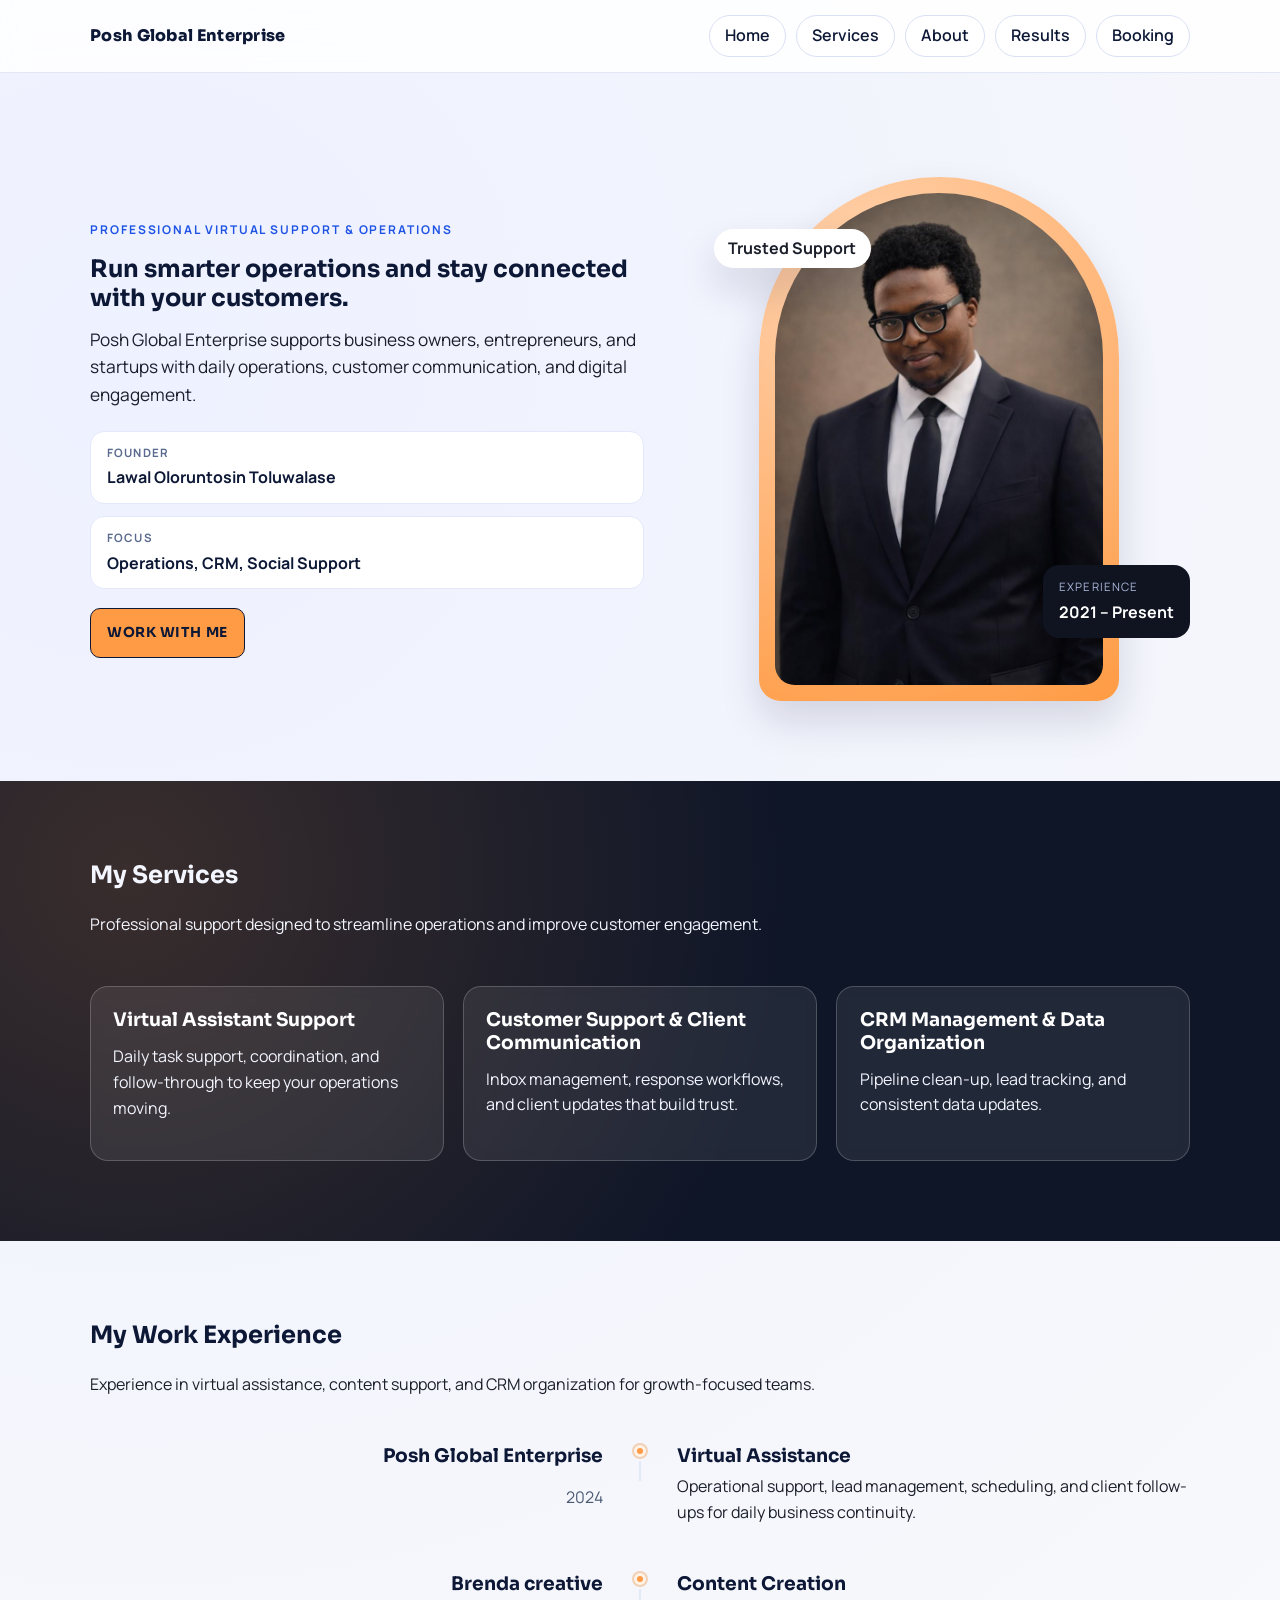
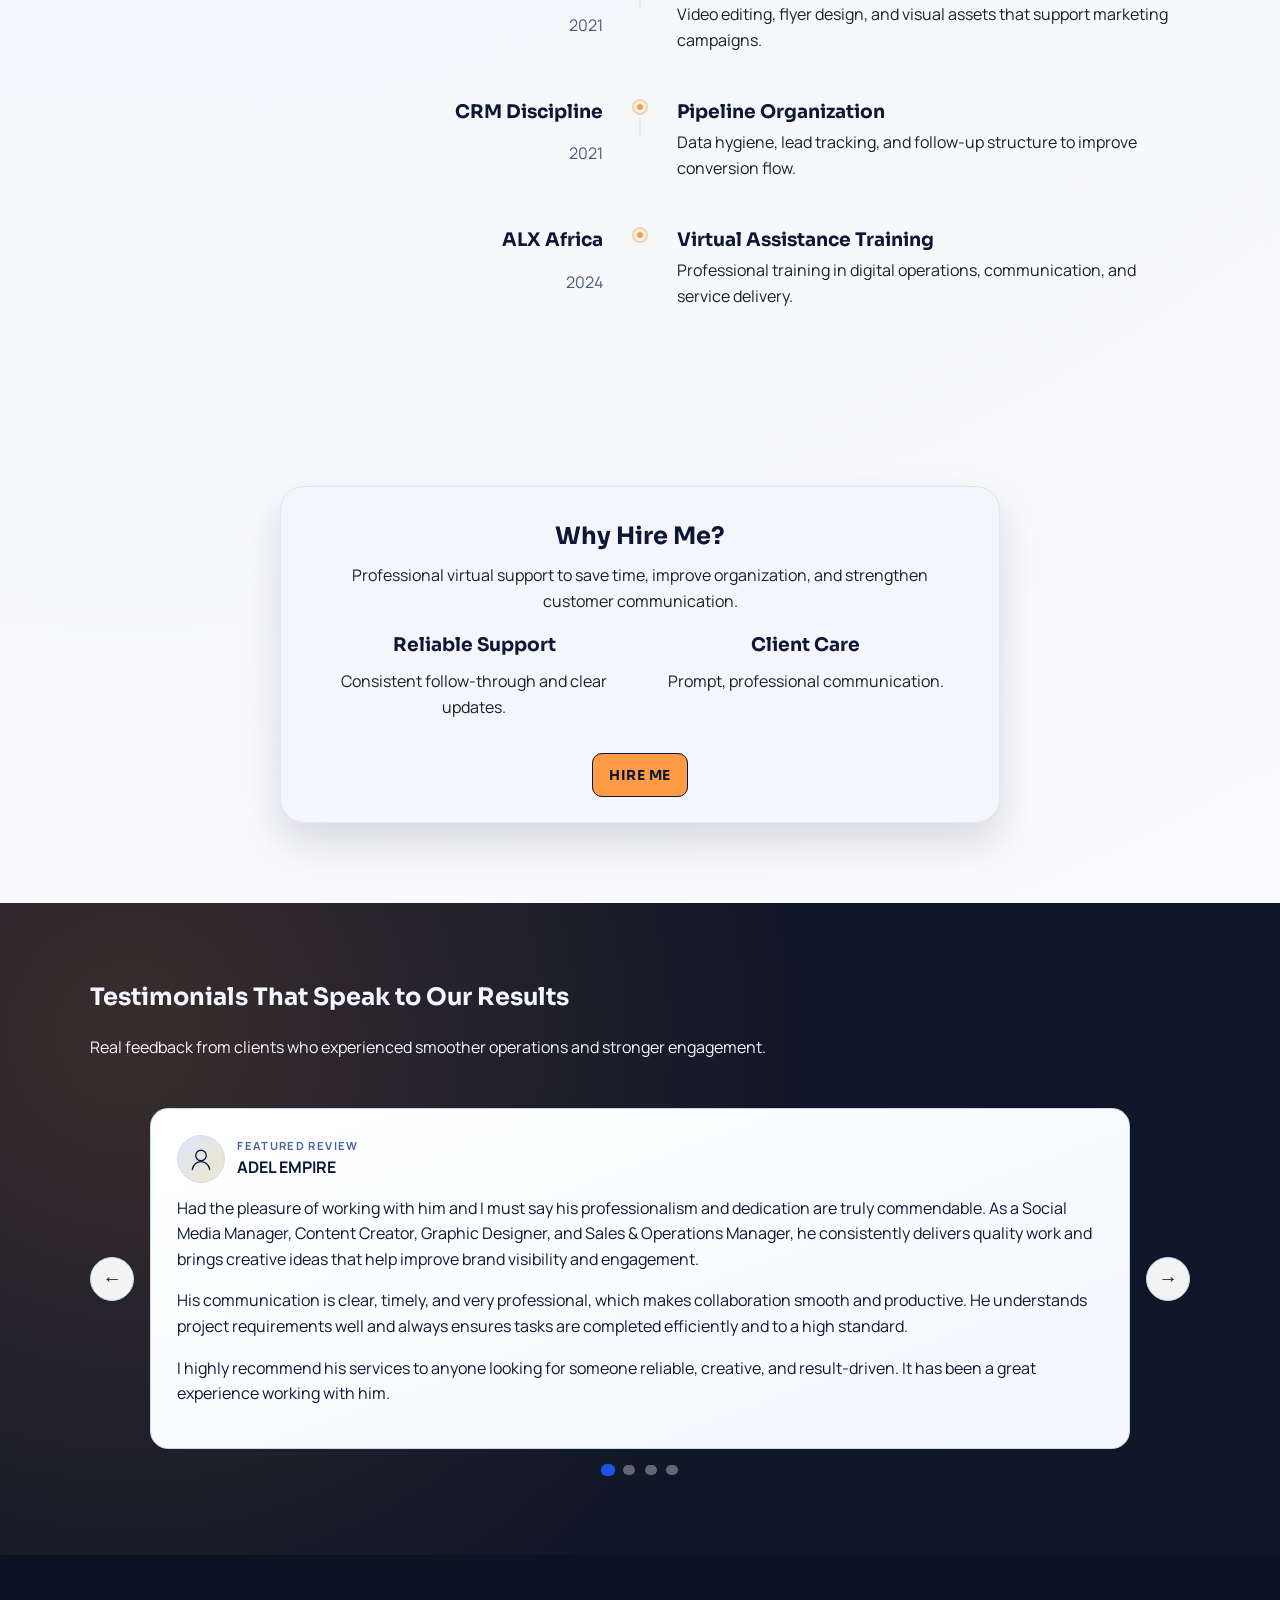
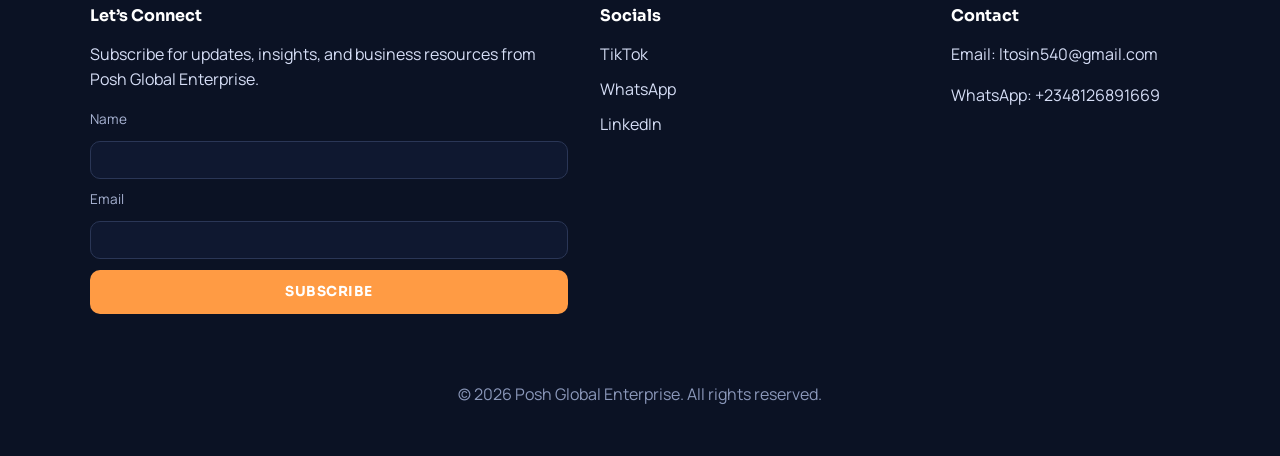
==== commit 6f152db0: "updated social links" ====
--- a/index.html
+++ b/index.html
@@ -275,9 +275,9 @@
         <div class="footer-links">
           <p class="footer-title">Socials</p>
           <div class="social-links">
-            <a href="https://x.com/your-handle" target="_blank" rel="noopener">X (Twitter)</a>
-            <a href="https://wa.me/2340000000000" target="_blank" rel="noopener">WhatsApp</a>
-            <a href="https://www.linkedin.com/in/your-handle" target="_blank" rel="noopener">LinkedIn</a>
+            <a href="https://www.tiktok.com/@posh_global_enter?_r=1&_t=ZS-94kXfdf9xfI" target="_blank" rel="noopener">TikTok</a>
+            <a href="https://wa.me/2348126891669" target="_blank" rel="noopener">WhatsApp</a>
+            <a href="https://www.linkedin.com/in/tosin-toluwase-lawal?utm_source=share&utm_campaign=share_via&utm_content=profile&utm_medium=ios_app" target="_blank" rel="noopener">LinkedIn</a>
           </div>
         </div>
         <div class="footer-contact">
--- a/styles.css
+++ b/styles.css
@@ -310,6 +310,14 @@
   max-width: 520px;
 }
 
+.booking .lead-form {
+  max-width: 100%;
+}
+
+.booking .results-strip {
+  margin-top: 1.5rem;
+}
+
 .footer-form {
   display: grid;
   gap: 0.65rem;
@@ -326,6 +334,8 @@
   background: #ffffff;
   color: var(--deep-navy);
   transition: border-color 160ms ease, box-shadow 160ms ease;
+  width: 100%;
+  max-width: 100%;
 }
 
 .lead-form select {
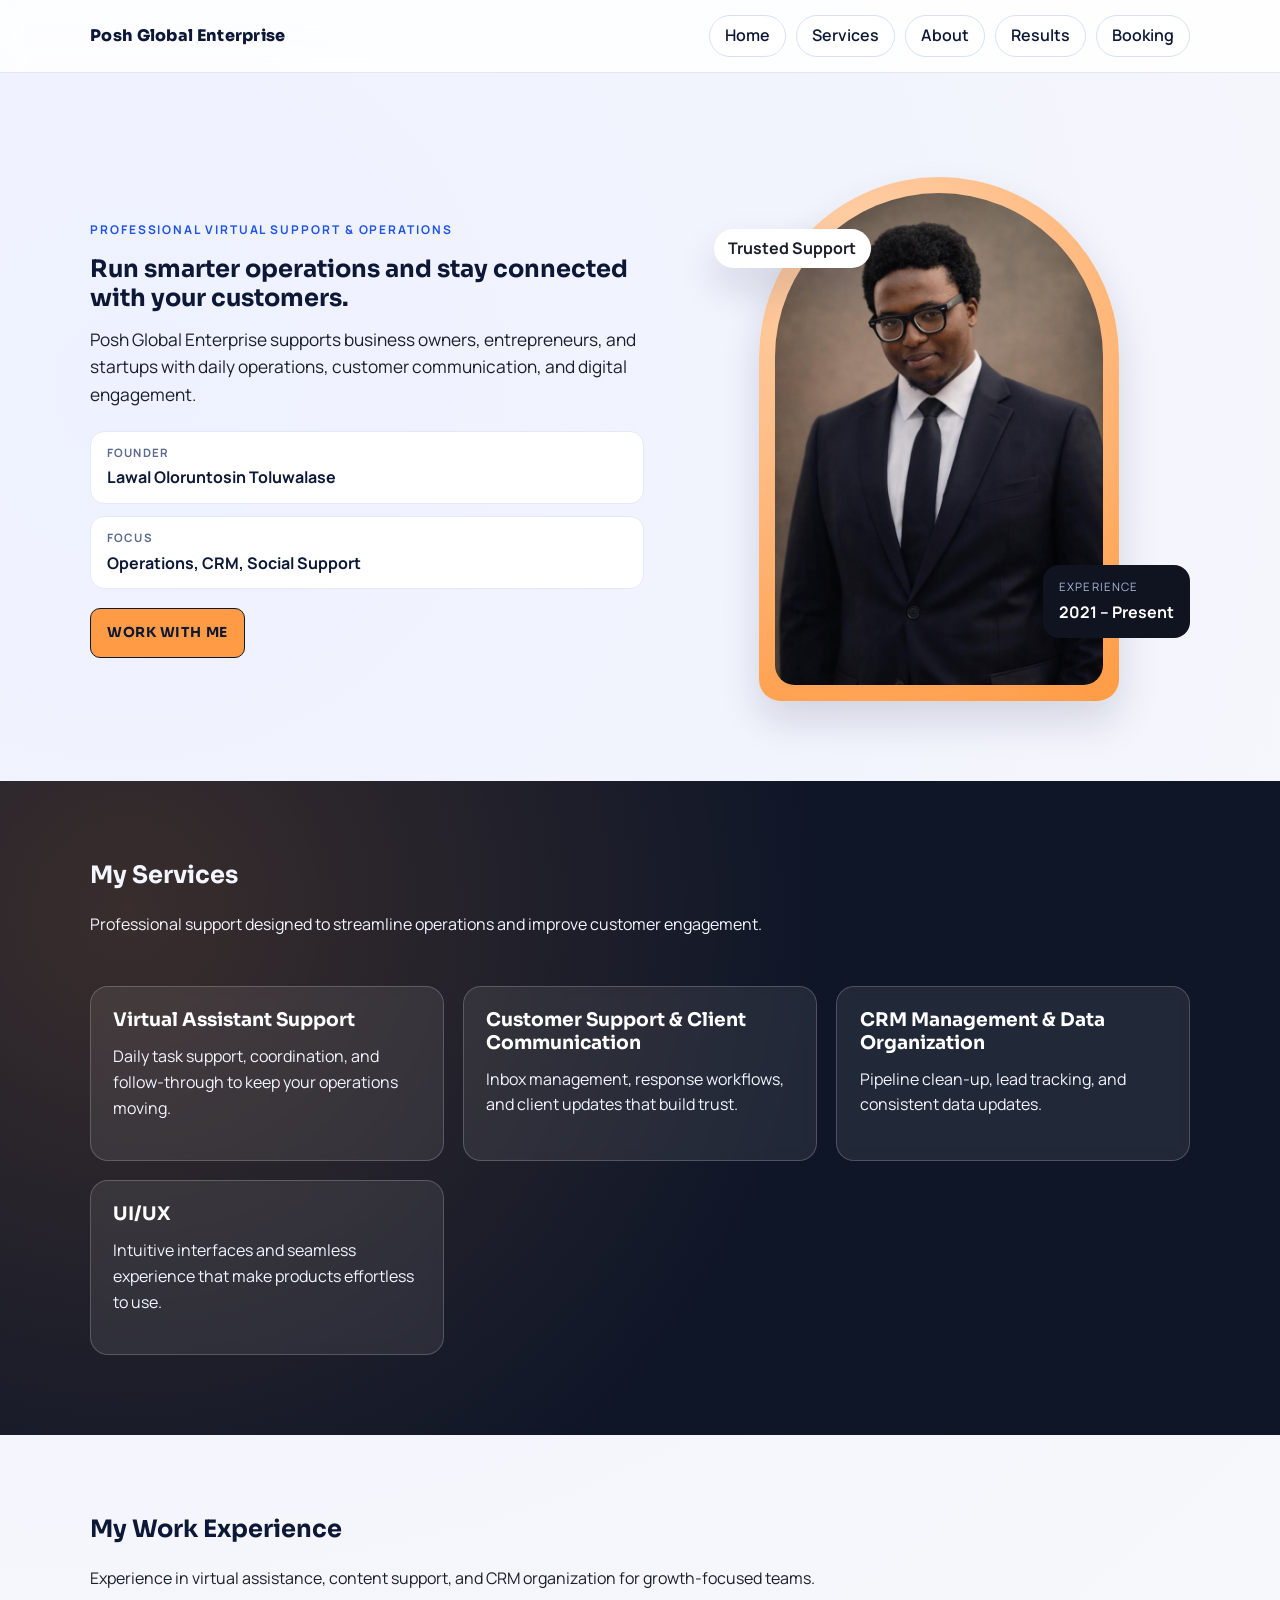
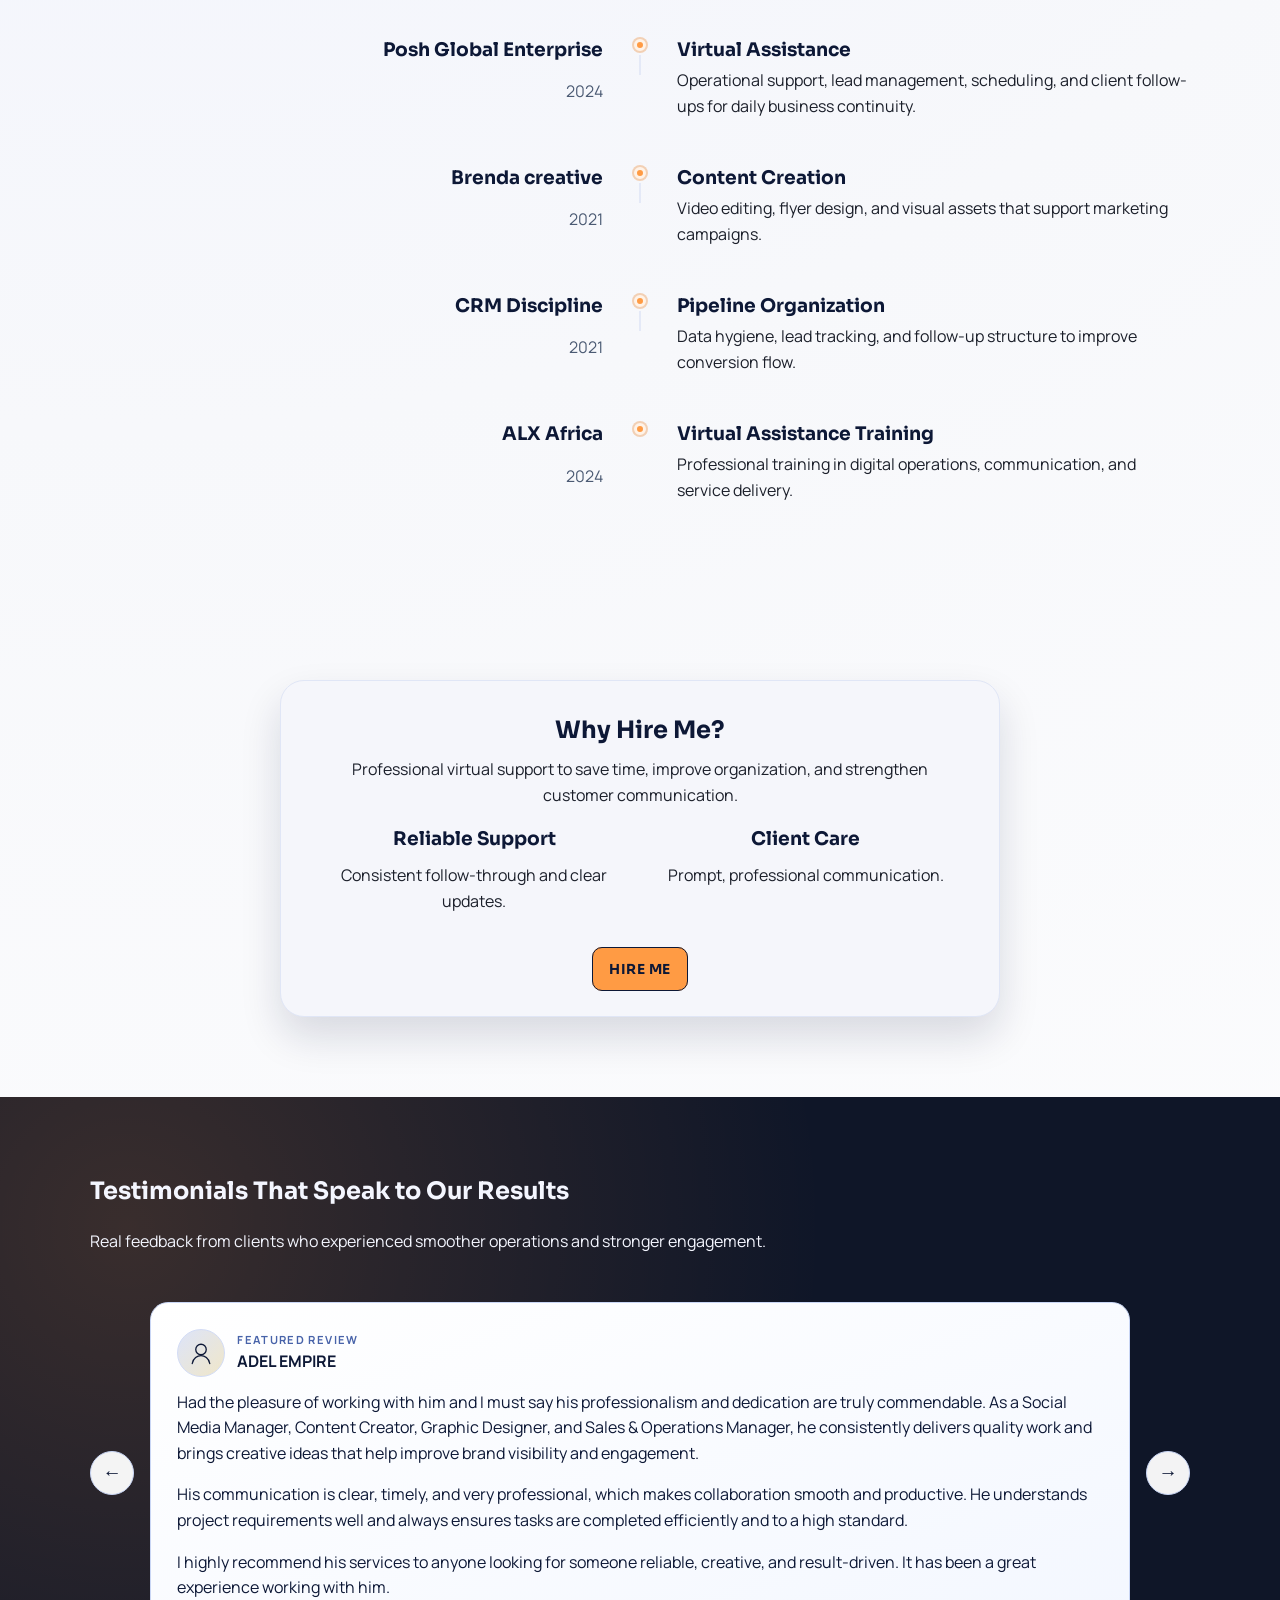
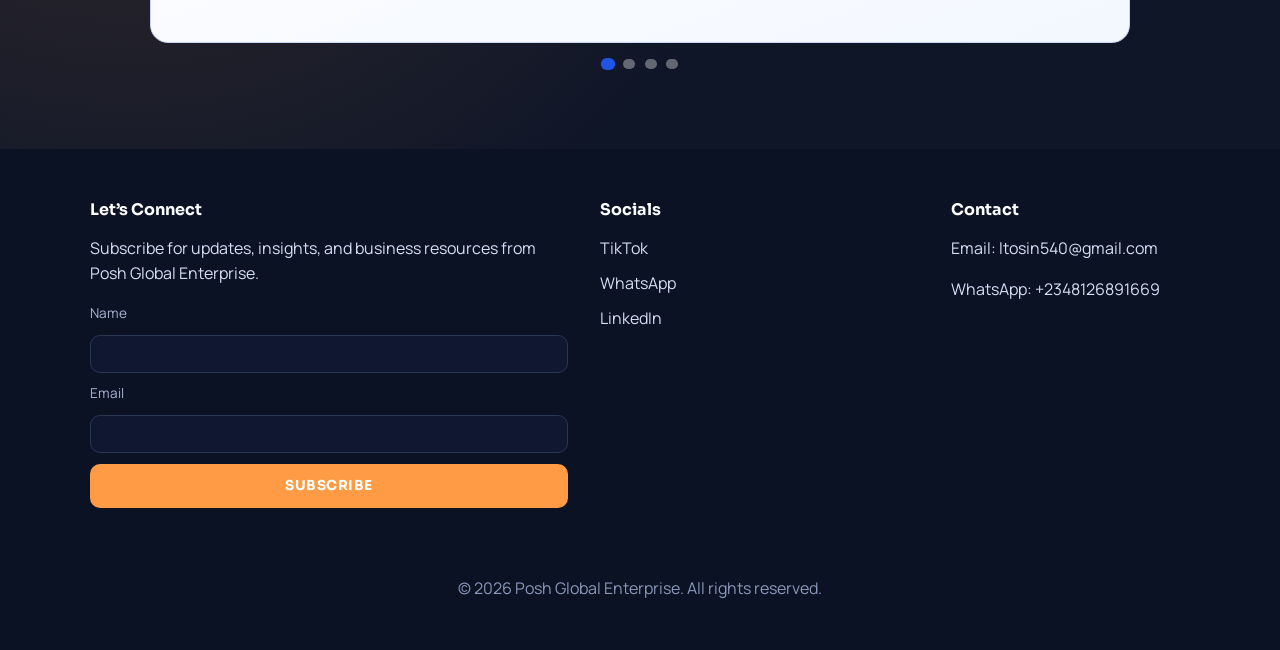
==== commit ebb89ac5: "added UiUx to services" ====
--- a/index.html
+++ b/index.html
@@ -79,6 +79,10 @@
             <h3>CRM Management & Data Organization</h3>
             <p>Pipeline clean-up, lead tracking, and consistent data updates.</p>
           </article>
+          <article class="glass-card">
+            <h3>UI/UX</h3>
+            <p>Intuitive interfaces and seamless experience that make products effortless to use.</p>
+          </article>
         </div>
       </div>
     </section>
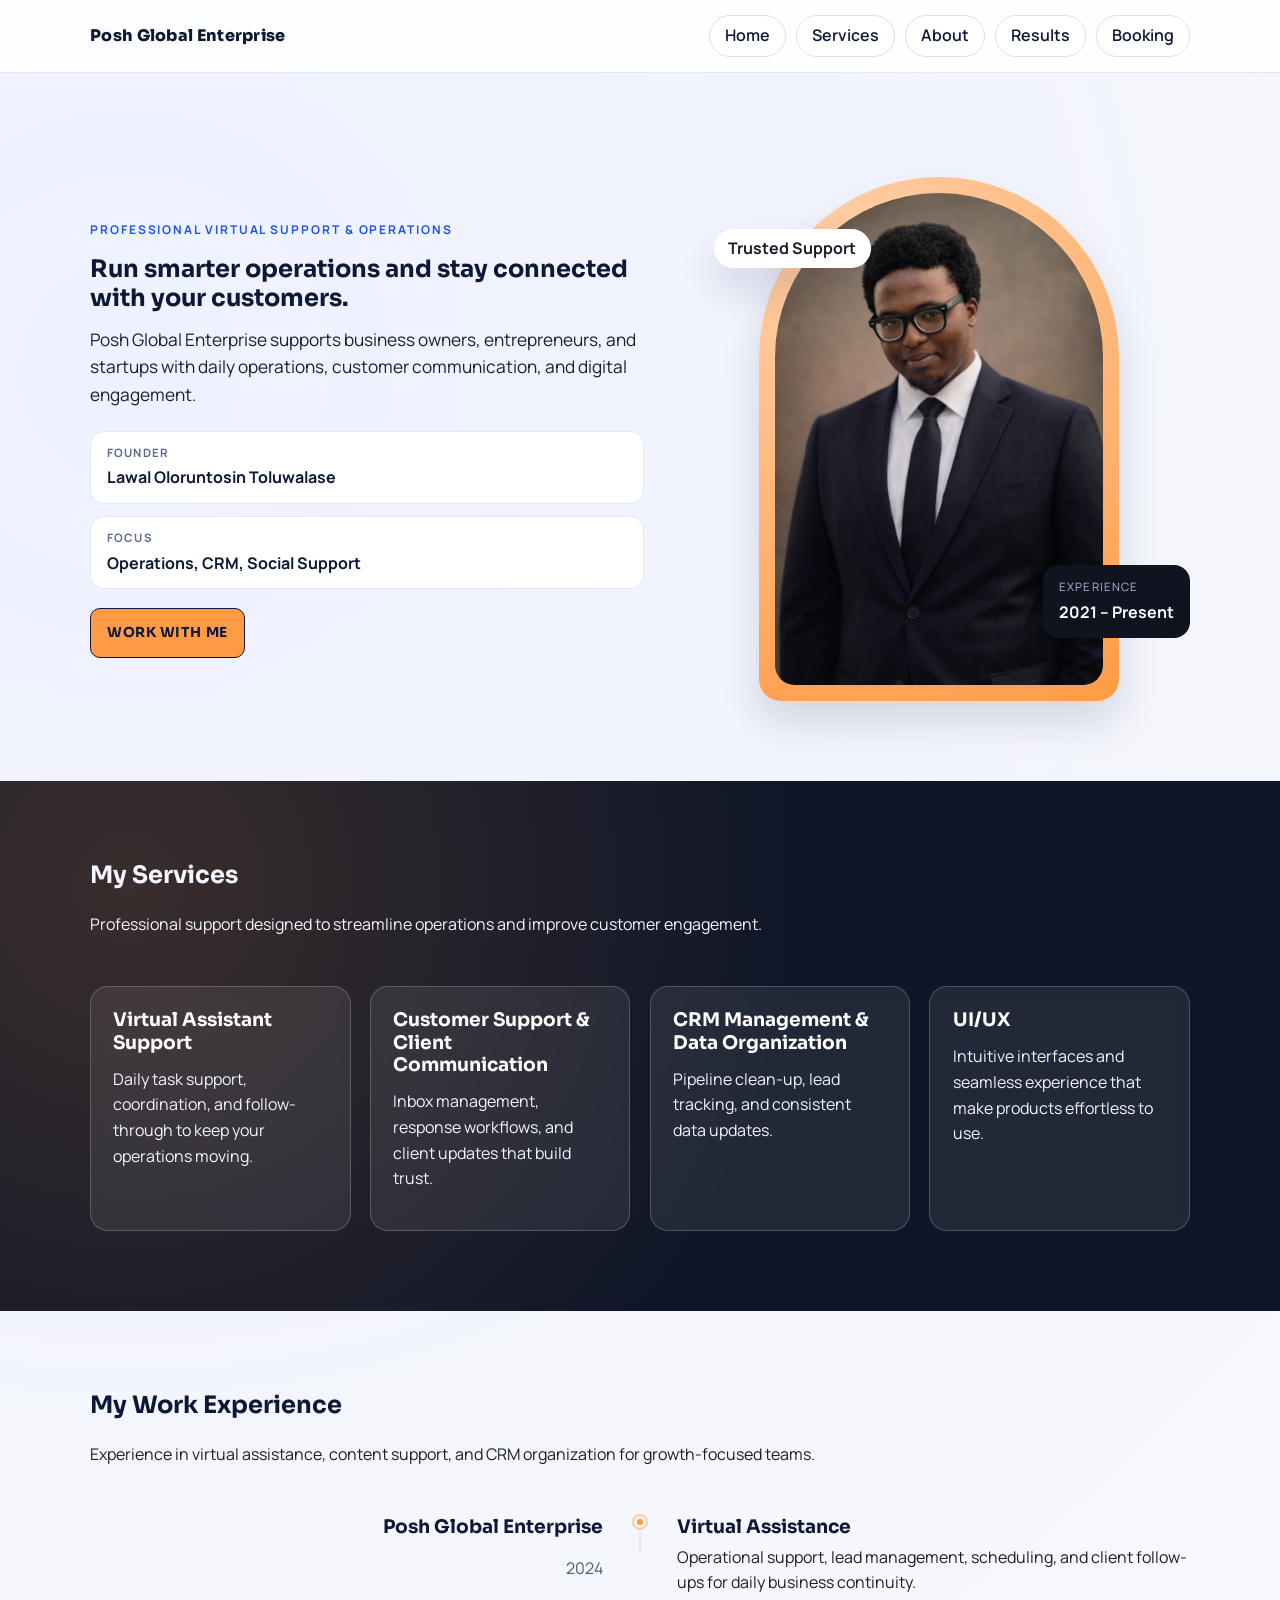
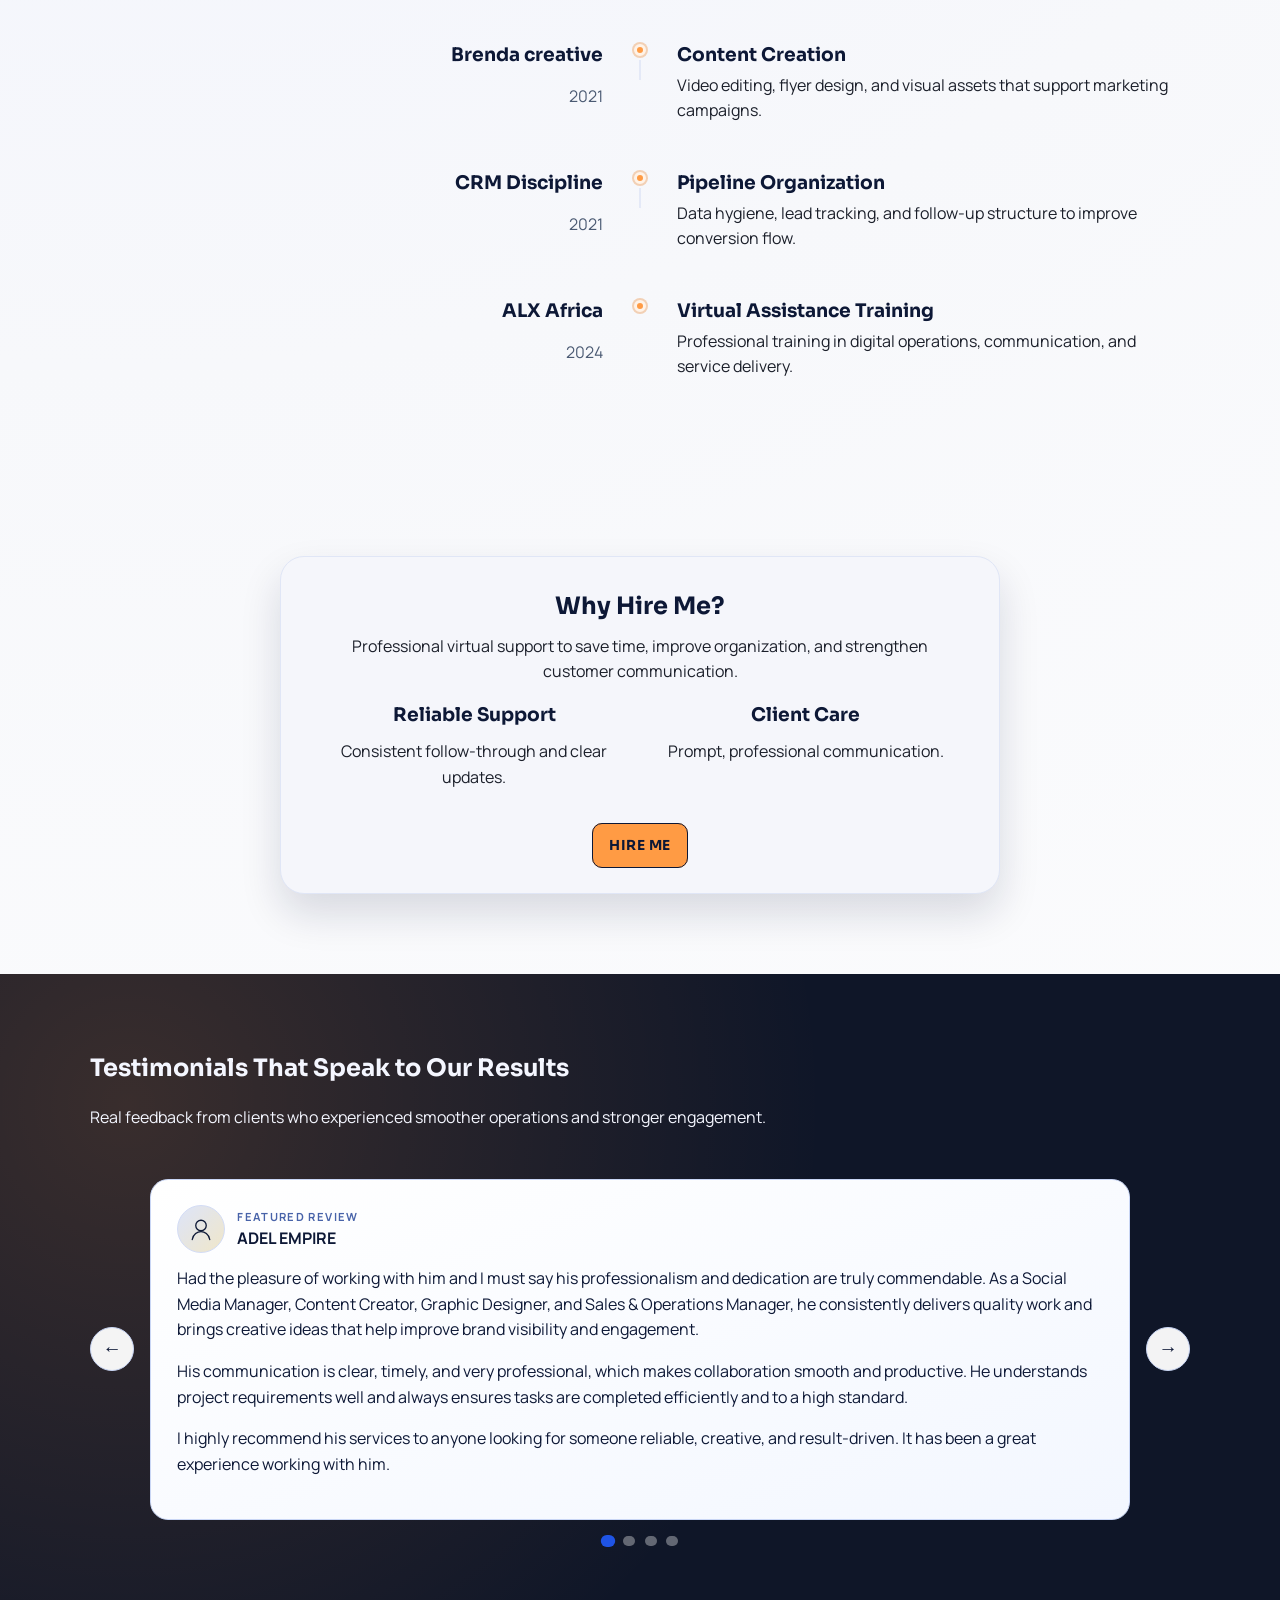
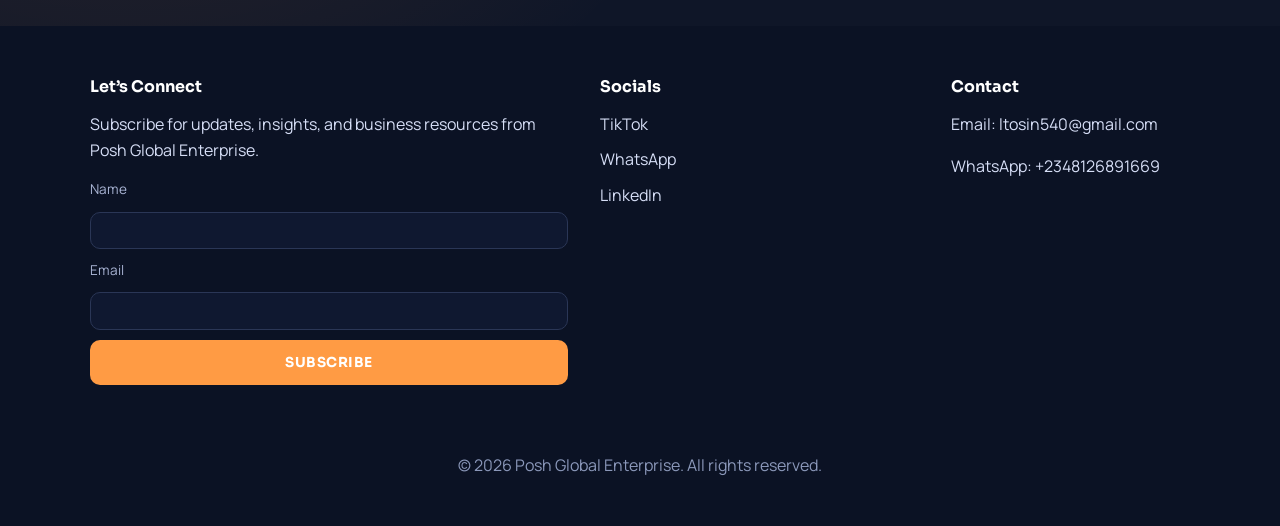
==== commit dcab7e73: "added favicons" ====
--- a/index.html
+++ b/index.html
@@ -3,6 +3,12 @@
 <head>
   <meta charset="UTF-8" />
   <meta name="viewport" content="width=device-width, initial-scale=1.0" />
+  <link rel="apple-touch-icon" sizes="180x180" href="favicon_io/apple-touch-icon.png" />
+  <link rel="icon" type="image/png" sizes="32x32" href="favicon_io/favicon-32x32.png" />
+  <link rel="icon" type="image/png" sizes="16x16" href="favicon_io/favicon-16x16.png" />
+  <link rel="manifest" href="favicon_io/site.webmanifest" />
+  <link rel="shortcut icon" href="favicon_io/favicon.ico" />
+  <meta name="theme-color" content="#ffffff" />
   <title>Posh Global Enterprise | Virtual Support & Operations</title>
   <meta name="description" content="Posh Global Enterprise provides professional virtual support to help businesses manage operations, customer communication, and digital engagement." />
   <link rel="preconnect" href="https://fonts.googleapis.com" />
--- a/styles.css
+++ b/styles.css
@@ -404,7 +404,7 @@
 
 .service-cards {
   display: grid;
-  grid-template-columns: repeat(3, 1fr);
+  grid-template-columns: repeat(4, 1fr);
   gap: 1.2rem;
 }
 
